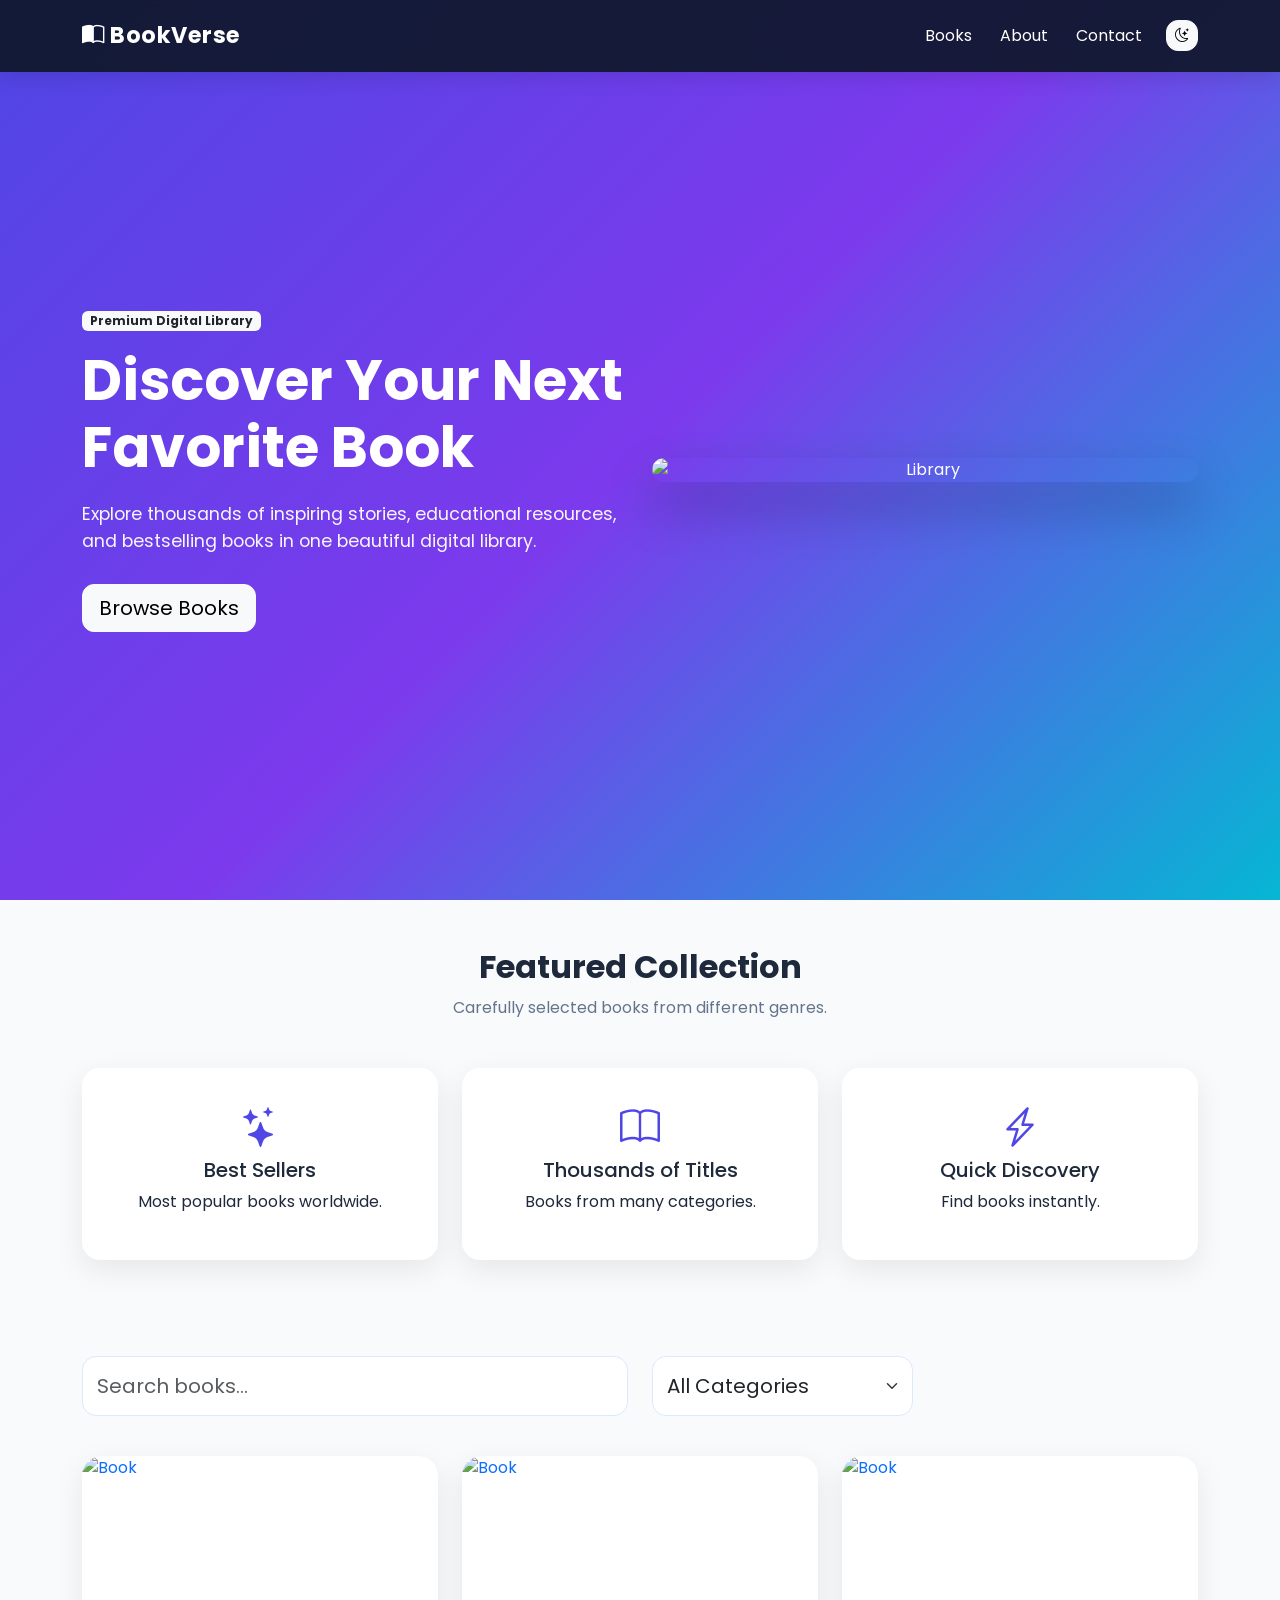
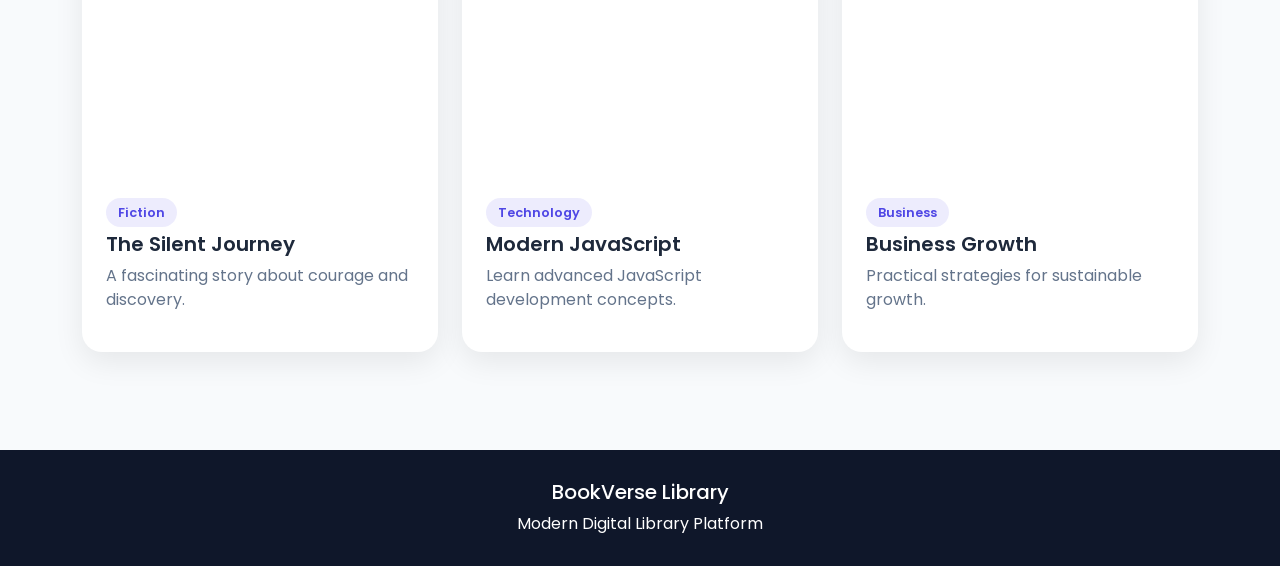
==== index.html @ 5d0f09af "Merge 68ce080d21a157a7a298150b9b96b241fbf1c1f9 into 5e3c3b0d211269dd24a89ca7804dbe69da3312ba" ====
<!DOCTYPE html>
<html lang="en" data-theme="light">
<head>
    <meta charset="UTF-8">
    <meta name="viewport" content="width=device-width, initial-scale=1.0">

    <title>BookVerse Library</title>

    <meta name="description" content="Modern Digital Book Library">
    <meta name="theme-color" content="#4f46e5">

    <!-- PWA -->
    <link rel="manifest" href="manifest.json">
    <link rel="apple-touch-icon" href="assets/icons/icon-192.png">

    <!-- Bootstrap -->
    <link href="https://cdn.jsdelivr.net/npm/bootstrap@5.3.3/dist/css/bootstrap.min.css" rel="stylesheet">

    <!-- Bootstrap Icons -->
    <link href="https://cdn.jsdelivr.net/npm/bootstrap-icons@1.11.3/font/bootstrap-icons.css" rel="stylesheet">

    <!-- Google Fonts -->
    <link href="https://fonts.googleapis.com/css2?family=Poppins:wght@300;400;500;600;700&display=swap" rel="stylesheet">

    <link rel="stylesheet" href="assets/css/style.css">



    <meta name="theme-color" content="#4f46e5">

<meta name="mobile-web-app-capable" content="yes">

<meta name="apple-mobile-web-app-capable" content="yes">

<meta name="apple-mobile-web-app-status-bar-style" content="default">

<meta name="apple-mobile-web-app-title" content="BookVerse">

<link rel="manifest" href="manifest.json">

<link rel="apple-touch-icon"
href="assets/icons/icon-192.png">



</head>
<body>

<!-- Navbar -->
<nav class="navbar navbar-expand-lg navbar-dark fixed-top custom-navbar">
    <div class="container">

        <a class="navbar-brand fw-bold" href="#">
            <i class="bi bi-book-half"></i>
            BookVerse
        </a>

        <button class="navbar-toggler" data-bs-toggle="collapse" data-bs-target="#navMenu">
            <span class="navbar-toggler-icon"></span>
        </button>

        <div class="collapse navbar-collapse" id="navMenu">

            <ul class="navbar-nav ms-auto align-items-lg-center">

                <li class="nav-item">
                    <a class="nav-link" href="#books">Books</a>
                </li>

                <li class="nav-item">
                    <a class="nav-link" href="about.html">About</a>
                </li>

                <li class="nav-item">
                    <a class="nav-link" href="contact.html">Contact</a>
                </li>

                <li class="nav-item ms-lg-3">
                    <button id="themeToggle" class="btn btn-light btn-sm">
                        <i class="bi bi-moon-stars"></i>
                    </button>
                </li>

            </ul>

        </div>

    </div>
</nav>

<!-- Hero -->
<section class="hero-section">

    <div class="container">

        <div class="row align-items-center">

            <div class="col-lg-6">

                <span class="badge bg-light text-dark mb-3">
                    Premium Digital Library
                </span>

                <h1 class="hero-title">
                    Discover Your Next Favorite Book
                </h1>

                <p class="hero-text">
                    Explore thousands of inspiring stories, educational resources,
                    and bestselling books in one beautiful digital library.
                </p>

                <a href="#books" class="btn btn-light btn-lg">
                    Browse Books
                </a>

            </div>

            <div class="col-lg-6 text-center">

                <img
                    src="https://images.unsplash.com/photo-1521587760476-6c12a4b040da?w=900"
                    class="img-fluid hero-image"
                    alt="Library">

            </div>

        </div>

    </div>

</section>

<!-- Featured -->
<section class="py-5">

    <div class="container">

        <div class="section-title text-center mb-5">

            <h2>Featured Collection</h2>

            <p>
                Carefully selected books from different genres.
            </p>

        </div>

        <div class="row g-4">

            <div class="col-md-4">

                <div class="feature-box">

                    <i class="bi bi-stars"></i>

                    <h5>Best Sellers</h5>

                    <p>Most popular books worldwide.</p>

                </div>

            </div>

            <div class="col-md-4">

                <div class="feature-box">

                    <i class="bi bi-book"></i>

                    <h5>Thousands of Titles</h5>

                    <p>Books from many categories.</p>

                </div>

            </div>

            <div class="col-md-4">

                <div class="feature-box">

                    <i class="bi bi-lightning-charge"></i>

                    <h5>Quick Discovery</h5>

                    <p>Find books instantly.</p>

                </div>

            </div>

        </div>

    </div>

</section>

<!-- Search -->
<section id="books" class="py-5">

    <div class="container">

        <div class="row mb-4">

            <div class="col-md-6 mb-3">

                <input
                    type="text"
                    id="searchInput"
                    class="form-control form-control-lg"
                    placeholder="Search books...">

            </div>

            <div class="col-md-3">

                <select id="categoryFilter" class="form-select form-select-lg">

                    <option value="all">All Categories</option>
                    <option value="Fiction">Fiction</option>
                    <option value="Technology">Technology</option>
                    <option value="Business">Business</option>

                </select>

            </div>

        </div>

        <div class="row g-4" id="bookGrid">

            <!-- Book 1 -->
            <div class="col-lg-4 col-md-6 book-item"
                data-category="Fiction">

                <a href="book1.html" class="text-decoration-none">

                    <div class="book-card">

                        <img
                        loading="lazy"
                        src="https://images.unsplash.com/photo-1544947950-fa07a98d237f?w=600"
                        class="card-img-top"
                        alt="Book">

                        <div class="p-4">

                            <span class="book-category">
                                Fiction
                            </span>

                            <h5 class="mt-2 book-title">
                                The Silent Journey
                            </h5>

                            <p>
                                A fascinating story about courage and discovery.
                            </p>

                        </div>

                    </div>

                </a>

            </div>

            <!-- Book 2 -->
            <div class="col-lg-4 col-md-6 book-item"
                data-category="Technology">

                <a href="book2.html" class="text-decoration-none">

                    <div class="book-card">

                        <img
                        loading="lazy"
                        src="https://images.unsplash.com/photo-1515879218367-8466d910aaa4?w=600"
                        class="card-img-top"
                        alt="Book">

                        <div class="p-4">

                            <span class="book-category">
                                Technology
                            </span>

                            <h5 class="mt-2 book-title">
                                Modern JavaScript
                            </h5>

                            <p>
                                Learn advanced JavaScript development concepts.
                            </p>

                        </div>

                    </div>

                </a>

            </div>

            <!-- Book 3 -->
            <div class="col-lg-4 col-md-6 book-item"
                data-category="Business">

                <a href="book3.html" class="text-decoration-none">

                    <div class="book-card">

                        <img
                        loading="lazy"
                        src="https://images.unsplash.com/photo-1512820790803-83ca734da794?w=600"
                        class="card-img-top"
                        alt="Book">

                        <div class="p-4">

                            <span class="book-category">
                                Business
                            </span>

                            <h5 class="mt-2 book-title">
                                Business Growth
                            </h5>

                            <p>
                                Practical strategies for sustainable growth.
                            </p>

                        </div>

                    </div>

                </a>

            </div>

        </div>

    </div>

</section>

<!-- Scroll Button -->
<button id="scrollTopBtn">
    <i class="bi bi-arrow-up"></i>
</button>

<!-- Footer -->
<footer class="footer">

    <div class="container text-center">

        <h5>BookVerse Library</h5>

        <p class="mb-0">
            Modern Digital Library Platform
        </p>

    </div>

</footer>

<script src="https://cdn.jsdelivr.net/npm/bootstrap@5.3.3/dist/js/bootstrap.bundle.min.js"></script>
<script src="assets/js/app.js"></script>

</body>
</html>
---- assets/css/style.css ----
/* =====================================================
   BOOKVERSE LIBRARY
   Modern Professional UI
   Author: Hamza Al-attar
===================================================== */

:root {
    --primary: #4f46e5;
    --secondary: #7c3aed;
    --accent: #06b6d4;

    --bg: #f8fafc;
    --surface: #ffffff;

    --text: #1e293b;
    --text-light: #64748b;

    --shadow:
        0 10px 30px rgba(0,0,0,.08);

    --radius: 18px;

    --gradient:
        linear-gradient(
            135deg,
            #4f46e5,
            #7c3aed,
            #06b6d4
        );
}

/* ======================
   DARK MODE
====================== */

[data-theme="dark"] {

    --bg: #0f172a;
    --surface: #1e293b;

    --text: #f1f5f9;
    --text-light: #cbd5e1;

    --shadow:
        0 12px 30px rgba(0,0,0,.35);
}

/* ======================
   GLOBAL
====================== */

*{
    margin:0;
    padding:0;
    box-sizing:border-box;
}

html{
    scroll-behavior:smooth;
}

body{
    font-family:'Poppins',sans-serif;
    background:var(--bg);
    color:var(--text);
    transition:.3s ease;
    overflow-x:hidden;
}

section{
    position:relative;
}

img{
    max-width:100%;
    display:block;
}

a{
    text-decoration:none;
}

.container{
    position:relative;
    z-index:2;
}

/* ======================
   NAVBAR
====================== */

.custom-navbar{

    background:
        rgba(15,23,42,.92);

    backdrop-filter:
        blur(15px);

    box-shadow:
        0 5px 20px rgba(0,0,0,.12);

    padding:
        14px 0;

}

.navbar-brand{

    font-size:1.4rem;
    font-weight:700;
    letter-spacing:.5px;

}

.nav-link{

    color:white !important;
    margin-left:12px;
    transition:.3s;

}

.nav-link:hover{

    color:#c7d2fe !important;

}

/* ======================
   HERO
====================== */

.hero-section{

    min-height:100vh;

    display:flex;
    align-items:center;

    background:
        var(--gradient);

    color:white;

    padding-top:120px;
    padding-bottom:80px;

    overflow:hidden;

}

.hero-title{

    font-size:3.5rem;
    font-weight:700;
    line-height:1.2;

    margin-bottom:20px;

}

.hero-text{

    font-size:1.1rem;

    opacity:.95;

    margin-bottom:30px;

}

.hero-image{

    border-radius:25px;

    box-shadow:
        0 25px 50px rgba(0,0,0,.25);

    animation:
        floatImage 5s ease-in-out infinite;

}

@keyframes floatImage{

    0%{
        transform:translateY(0);
    }

    50%{
        transform:translateY(-15px);
    }

    100%{
        transform:translateY(0);
    }

}

/* ======================
   TITLES
====================== */

.section-title h2{

    font-weight:700;

    margin-bottom:10px;

}

.section-title p{

    color:var(--text-light);

}

/* ======================
   FEATURE BOX
====================== */

.feature-box{

    background:var(--surface);

    padding:30px;

    border-radius:var(--radius);

    text-align:center;

    transition:.4s;

    box-shadow:var(--shadow);

    height:100%;

}

.feature-box:hover{

    transform:
        translateY(-10px);

}

.feature-box i{

    font-size:2.5rem;

    color:var(--primary);

    margin-bottom:15px;

}

/* ======================
   BOOK CARDS
====================== */

.book-card{

    background:var(--surface);

    border-radius:20px;

    overflow:hidden;

    box-shadow:var(--shadow);

    transition:.4s;

    height:100%;

}

.book-card:hover{

    transform:
        translateY(-12px)
        scale(1.02);

}

.book-card img{

    height:320px;

    width:100%;

    object-fit:cover;

}

.book-card p{

    color:var(--text-light);
}

.book-title{

    color:var(--text);

    font-weight:600;

}

.book-category{

    background:
        rgba(79,70,229,.1);

    color:
        var(--primary);

    padding:
        6px 12px;

    border-radius:
        30px;

    font-size:
        .8rem;

    font-weight:
        600;

}

/* ======================
   SEARCH
====================== */

.form-control,
.form-select{

    border-radius:
        14px;

    border:
        1px solid #dbeafe;

    padding:
        14px;

}

.form-control:focus,
.form-select:focus{

    box-shadow:
        0 0 0 .25rem
        rgba(79,70,229,.15);

    border-color:
        var(--primary);

}

/* ======================
   ABOUT PAGE
====================== */

.about-hero{

    padding:
        100px 0;

    background:
        var(--gradient);

}

.glass-card{

    background:
        rgba(255,255,255,.12);

    backdrop-filter:
        blur(20px);

    border:
        1px solid rgba(255,255,255,.2);

    border-radius:
        25px;

    padding:
        40px;

    color:
        white;

}

.developer-avatar{

    width:220px;

    height:220px;

    object-fit:cover;

    border-radius:50%;

    border:
        6px solid rgba(255,255,255,.3);

}

.skill-badge{

    display:inline-block;

    padding:
        10px 16px;

    margin:
        5px;

    border-radius:
        50px;

    background:
        rgba(255,255,255,.2);

}

.modern-card{

    background:
        var(--surface);

    padding:
        30px;

    text-align:center;

    border-radius:
        20px;

    box-shadow:
        var(--shadow);

    transition:.4s;

    height:100%;

}

.modern-card:hover{

    transform:
        translateY(-10px);

}

.card-icon{

    font-size:
        3rem;

    color:
        var(--primary);

    margin-bottom:
        15px;

}

.skill-card{

    background:
        var(--surface);

    padding:
        25px;

    border-radius:
        20px;

    box-shadow:
        var(--shadow);

}

.progress{

    height:
        10px;

    border-radius:
        20px;

}

.progress-bar{

    background:
        var(--gradient);

}

.service-card{

    background:
        var(--surface);

    border-radius:
        20px;

    padding:
        35px;

    text-align:center;

    box-shadow:
        var(--shadow);

    transition:.4s;

}

.service-card:hover{

    transform:
        translateY(-10px);

}

.service-card i{

    font-size:
        3rem;

    color:
        var(--primary);

    margin-bottom:
        15px;

}

.contact-profile{

    padding:
        80px 0;
}

/* ======================
   CONTACT PAGE
====================== */

.contact-section{

    min-height:
        85vh;

    display:flex;
    align-items:center;

}

#formAlert{

    font-weight:600;
}

/* ======================
   BOOK DETAILS
====================== */

.book-details{

    padding-top:
        80px;

}

.book-cover-large{

    border-radius:
        25px;

    box-shadow:
        var(--shadow);

}

.rating{

    color:
        #fbbf24;

    font-size:
        1.2rem;

}

/* ======================
   BUTTONS
====================== */

.btn-primary{

    background:
        var(--primary);

    border:none;

    border-radius:
        12px;

    padding:
        12px 24px;

}

.btn-primary:hover{

    background:
        var(--secondary);

}

.btn-light{

    border-radius:
        12px;

}

/* ======================
   FOOTER
====================== */

.footer{

    background:
        #0f172a;

    color:
        white;

    padding:
        30px 0;

    margin-top:
        50px;

}

/* ======================
   SCROLL TOP
====================== */

#scrollTopBtn{

    position:fixed;

    right:20px;

    bottom:20px;

    width:55px;

    height:55px;

    border:none;

    border-radius:50%;

    background:
        var(--primary);

    color:white;

    font-size:1.2rem;

    display:none;

    z-index:999;

    box-shadow:
        0 10px 25px rgba(0,0,0,.2);

    transition:.3s;

}

#scrollTopBtn:hover{

    transform:
        translateY(-5px);

}

/* ======================
   ANIMATION
====================== */

.fade-up{

    opacity:0;

    transform:
        translateY(40px);

    transition:
        .8s ease;

}

.fade-up.show{

    opacity:1;

    transform:
        translateY(0);

}

/* ======================
   LOADER
====================== */

.loader{

    position:fixed;

    inset:0;

    display:flex;

    justify-content:center;

    align-items:center;

    background:white;

    z-index:9999;

}

.loader-spinner{

    width:60px;

    height:60px;

    border:6px solid #e2e8f0;

    border-top-color:var(--primary);

    border-radius:50%;

    animation:
        spin 1s linear infinite;

}

@keyframes spin{

    to{
        transform:rotate(360deg);
    }

}

/* ======================
   RESPONSIVE
====================== */

@media(max-width:992px){

    .hero-title{

        font-size:2.7rem;

    }

    .hero-section{

        text-align:center;

    }

    .hero-image{

        margin-top:40px;

    }

}

@media(max-width:768px){

    .hero-title{

        font-size:2.2rem;

    }

    .glass-card{

        padding:25px;

    }

    .developer-avatar{

        width:170px;
        height:170px;

        margin-bottom:20px;
    }

    .book-card img{

        height:280px;
    }

}

@media(max-width:576px){

    .hero-title{

        font-size:1.9rem;

    }

    .hero-text{

        font-size:1rem;

    }

    .feature-box,
    .modern-card,
    .service-card{

        padding:25px;

    }

    #scrollTopBtn{

        width:50px;
        height:50px;

    }

}
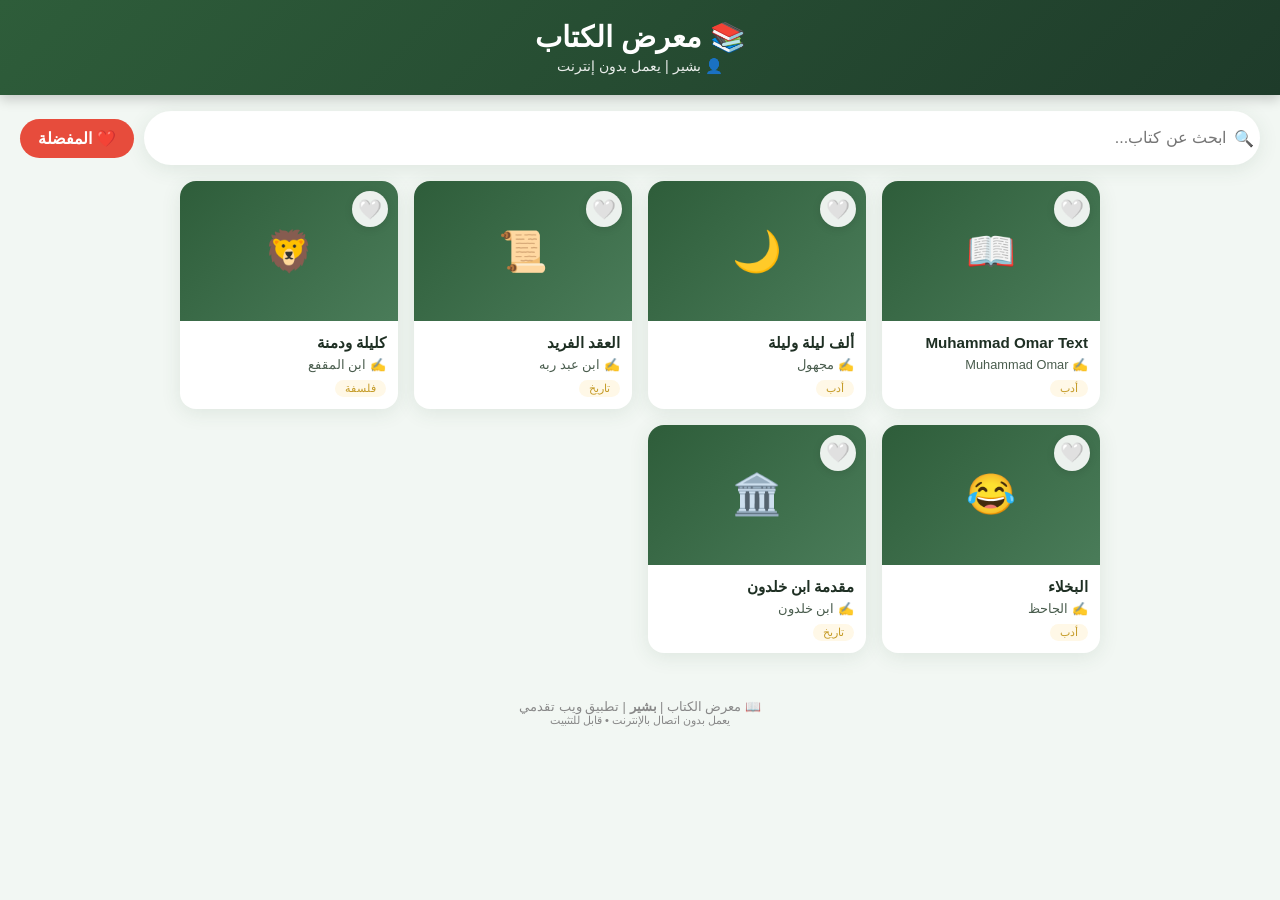
==== commit 7f78ab39: "Add files via upload Basher Marwan" ====
--- a/index.html
+++ b/index.html
@@ -1,371 +1,403 @@
-<!DOCTYPE html>
-<html lang="en" data-theme="light">
-<head>
-    <meta charset="UTF-8">
-    <meta name="viewport" content="width=device-width, initial-scale=1.0">
-
-    <title>BookVerse Library</title>
-
-    <meta name="description" content="Modern Digital Book Library">
-    <meta name="theme-color" content="#4f46e5">
-
-    <!-- PWA -->
-    <link rel="manifest" href="manifest.json">
-    <link rel="apple-touch-icon" href="assets/icons/icon-192.png">
-
-    <!-- Bootstrap -->
-    <link href="https://cdn.jsdelivr.net/npm/bootstrap@5.3.3/dist/css/bootstrap.min.css" rel="stylesheet">
-
-    <!-- Bootstrap Icons -->
-    <link href="https://cdn.jsdelivr.net/npm/bootstrap-icons@1.11.3/font/bootstrap-icons.css" rel="stylesheet">
-
-    <!-- Google Fonts -->
-    <link href="https://fonts.googleapis.com/css2?family=Poppins:wght@300;400;500;600;700&display=swap" rel="stylesheet">
-
-    <link rel="stylesheet" href="assets/css/style.css">
-
-
-
-    <meta name="theme-color" content="#4f46e5">
-
-<meta name="mobile-web-app-capable" content="yes">
-
-<meta name="apple-mobile-web-app-capable" content="yes">
-
-<meta name="apple-mobile-web-app-status-bar-style" content="default">
-
-<meta name="apple-mobile-web-app-title" content="BookVerse">
-
-<link rel="manifest" href="manifest.json">
-
-<link rel="apple-touch-icon"
-href="assets/icons/icon-192.png">
-
-
-
-</head>
-<body>
-
-<!-- Navbar -->
-<nav class="navbar navbar-expand-lg navbar-dark fixed-top custom-navbar">
-    <div class="container">
-
-        <a class="navbar-brand fw-bold" href="#">
-            <i class="bi bi-book-half"></i>
-            BookVerse
-        </a>
-
-        <button class="navbar-toggler" data-bs-toggle="collapse" data-bs-target="#navMenu">
-            <span class="navbar-toggler-icon"></span>
-        </button>
-
-        <div class="collapse navbar-collapse" id="navMenu">
-
-            <ul class="navbar-nav ms-auto align-items-lg-center">
-
-                <li class="nav-item">
-                    <a class="nav-link" href="#books">Books</a>
-                </li>
-
-                <li class="nav-item">
-                    <a class="nav-link" href="about.html">About</a>
-                </li>
-
-                <li class="nav-item">
-                    <a class="nav-link" href="contact.html">Contact</a>
-                </li>
-
-                <li class="nav-item ms-lg-3">
-                    <button id="themeToggle" class="btn btn-light btn-sm">
-                        <i class="bi bi-moon-stars"></i>
-                    </button>
-                </li>
-
-            </ul>
-
-        </div>
-
-    </div>
-</nav>
-
-<!-- Hero -->
-<section class="hero-section">
-
-    <div class="container">
-
-        <div class="row align-items-center">
-
-            <div class="col-lg-6">
-
-                <span class="badge bg-light text-dark mb-3">
-                    Premium Digital Library
-                </span>
-
-                <h1 class="hero-title">
-                    Discover Your Next Favorite Book
-                </h1>
-
-                <p class="hero-text">
-                    Explore thousands of inspiring stories, educational resources,
-                    and bestselling books in one beautiful digital library.
-                </p>
-
-                <a href="#books" class="btn btn-light btn-lg">
-                    Browse Books
-                </a>
-
-            </div>
-
-            <div class="col-lg-6 text-center">
-
-                <img
-                    src="https://images.unsplash.com/photo-1521587760476-6c12a4b040da?w=900"
-                    class="img-fluid hero-image"
-                    alt="Library">
-
-            </div>
-
-        </div>
-
-    </div>
-
-</section>
-
-<!-- Featured -->
-<section class="py-5">
-
-    <div class="container">
-
-        <div class="section-title text-center mb-5">
-
-            <h2>Featured Collection</h2>
-
-            <p>
-                Carefully selected books from different genres.
-            </p>
-
-        </div>
-
-        <div class="row g-4">
-
-            <div class="col-md-4">
-
-                <div class="feature-box">
-
-                    <i class="bi bi-stars"></i>
-
-                    <h5>Best Sellers</h5>
-
-                    <p>Most popular books worldwide.</p>
-
-                </div>
-
-            </div>
-
-            <div class="col-md-4">
-
-                <div class="feature-box">
-
-                    <i class="bi bi-book"></i>
-
-                    <h5>Thousands of Titles</h5>
-
-                    <p>Books from many categories.</p>
-
-                </div>
-
-            </div>
-
-            <div class="col-md-4">
-
-                <div class="feature-box">
-
-                    <i class="bi bi-lightning-charge"></i>
-
-                    <h5>Quick Discovery</h5>
-
-                    <p>Find books instantly.</p>
-
-                </div>
-
-            </div>
-
-        </div>
-
-    </div>
-
-</section>
-
-<!-- Search -->
-<section id="books" class="py-5">
-
-    <div class="container">
-
-        <div class="row mb-4">
-
-            <div class="col-md-6 mb-3">
-
-                <input
-                    type="text"
-                    id="searchInput"
-                    class="form-control form-control-lg"
-                    placeholder="Search books...">
-
-            </div>
-
-            <div class="col-md-3">
-
-                <select id="categoryFilter" class="form-select form-select-lg">
-
-                    <option value="all">All Categories</option>
-                    <option value="Fiction">Fiction</option>
-                    <option value="Technology">Technology</option>
-                    <option value="Business">Business</option>
-
-                </select>
-
-            </div>
-
-        </div>
-
-        <div class="row g-4" id="bookGrid">
-
-            <!-- Book 1 -->
-            <div class="col-lg-4 col-md-6 book-item"
-                data-category="Fiction">
-
-                <a href="book1.html" class="text-decoration-none">
-
-                    <div class="book-card">
-
-                        <img
-                        loading="lazy"
-                        src="https://images.unsplash.com/photo-1544947950-fa07a98d237f?w=600"
-                        class="card-img-top"
-                        alt="Book">
-
-                        <div class="p-4">
-
-                            <span class="book-category">
-                                Fiction
-                            </span>
-
-                            <h5 class="mt-2 book-title">
-                                The Silent Journey
-                            </h5>
-
-                            <p>
-                                A fascinating story about courage and discovery.
-                            </p>
-
-                        </div>
-
-                    </div>
-
-                </a>
-
-            </div>
-
-            <!-- Book 2 -->
-            <div class="col-lg-4 col-md-6 book-item"
-                data-category="Technology">
-
-                <a href="book2.html" class="text-decoration-none">
-
-                    <div class="book-card">
-
-                        <img
-                        loading="lazy"
-                        src="https://images.unsplash.com/photo-1515879218367-8466d910aaa4?w=600"
-                        class="card-img-top"
-                        alt="Book">
-
-                        <div class="p-4">
-
-                            <span class="book-category">
-                                Technology
-                            </span>
-
-                            <h5 class="mt-2 book-title">
-                                Modern JavaScript
-                            </h5>
-
-                            <p>
-                                Learn advanced JavaScript development concepts.
-                            </p>
-
-                        </div>
-
-                    </div>
-
-                </a>
-
-            </div>
-
-            <!-- Book 3 -->
-            <div class="col-lg-4 col-md-6 book-item"
-                data-category="Business">
-
-                <a href="book3.html" class="text-decoration-none">
-
-                    <div class="book-card">
-
-                        <img
-                        loading="lazy"
-                        src="https://images.unsplash.com/photo-1512820790803-83ca734da794?w=600"
-                        class="card-img-top"
-                        alt="Book">
-
-                        <div class="p-4">
-
-                            <span class="book-category">
-                                Business
-                            </span>
-
-                            <h5 class="mt-2 book-title">
-                                Business Growth
-                            </h5>
-
-                            <p>
-                                Practical strategies for sustainable growth.
-                            </p>
-
-                        </div>
-
-                    </div>
-
-                </a>
-
-            </div>
-
-        </div>
-
-    </div>
-
-</section>
-
-<!-- Scroll Button -->
-<button id="scrollTopBtn">
-    <i class="bi bi-arrow-up"></i>
-</button>
-
-<!-- Footer -->
-<footer class="footer">
-
-    <div class="container text-center">
-
-        <h5>BookVerse Library</h5>
-
-        <p class="mb-0">
-            Modern Digital Library Platform
-        </p>
-
-    </div>
-
-</footer>
-
-<script src="https://cdn.jsdelivr.net/npm/bootstrap@5.3.3/dist/js/bootstrap.bundle.min.js"></script>
-<script src="assets/js/app.js"></script>
-
-</body>
+<!DOCTYPE html>
+<html lang="ar" dir="rtl">
+<head>
+    <meta charset="UTF-8">
+    <meta name="viewport" content="width=device-width, initial-scale=1.0">
+    <meta name="theme-color" content="#2E5D3A">
+    <meta name="description" content="معرض الكتاب - بشير">
+    <link rel="manifest" href="manifest.json">
+    <title>📚 معرض الكتاب | بشير</title>
+    <style>
+        :root {
+            --primary: #2E5D3A;
+            --primary-light: #4A7C59;
+            --bg: #F2F7F3;
+            --card-bg: #FFFFFF;
+            --text: #1E2F23;
+            --text-light: #4A5D4E;
+            --accent: #C59B27;
+            --heart: #E74C3C;
+            --shadow: 0 4px 20px rgba(46, 93, 58, 0.1);
+            --radius: 16px;
+            --transition: 0.3s ease;
+        }
+        * { margin: 0; padding: 0; box-sizing: border-box; }
+        body {
+            font-family: 'Segoe UI', Tahoma, Geneva, Verdana, sans-serif;
+            background: var(--bg);
+            color: var(--text);
+            min-height: 100vh;
+            padding-bottom: 20px;
+            user-select: none;
+            -webkit-tap-highlight-color: transparent;
+        }
+        .header {
+            background: linear-gradient(135deg, var(--primary), #1E3B2A);
+            color: #fff;
+            padding: 20px;
+            text-align: center;
+            box-shadow: 0 4px 12px rgba(0,0,0,0.2);
+            position: sticky;
+            top: 0;
+            z-index: 10;
+        }
+        .header h1 { font-size: 1.8rem; display: flex; align-items: center; justify-content: center; gap: 10px; }
+        .subtitle { font-size: 0.9rem; opacity: 0.9; margin-top: 4px; }
+        .search-container {
+            padding: 16px 20px 8px;
+            display: flex;
+            gap: 10px;
+            flex-wrap: wrap;
+            align-items: center;
+            justify-content: space-between;
+        }
+        .search-wrapper {
+            flex: 1;
+            display: flex;
+            align-items: center;
+            background: #fff;
+            border-radius: 28px;
+            padding: 4px 4px 4px 16px;
+            box-shadow: var(--shadow);
+            border: 2px solid transparent;
+            transition: var(--transition);
+        }
+        .search-wrapper:focus-within {
+            border-color: var(--accent);
+        }
+        .search-wrapper input {
+            flex: 1;
+            border: none;
+            outline: none;
+            padding: 12px 8px;
+            font-size: 1rem;
+            background: transparent;
+            font-family: inherit;
+        }
+        .search-wrapper .clear-btn {
+            background: #E8DDD4;
+            border: none;
+            border-radius: 50%;
+            width: 34px;
+            height: 34px;
+            cursor: pointer;
+            font-size: 1rem;
+            display: flex;
+            align-items: center;
+            justify-content: center;
+            transition: var(--transition);
+        }
+        .clear-btn.hidden { opacity: 0; pointer-events: none; width: 0; padding: 0; margin: 0; overflow: hidden; }
+        .btn-fav-nav {
+            background: var(--heart);
+            color: #fff;
+            border: none;
+            padding: 10px 18px;
+            border-radius: 24px;
+            font-weight: 600;
+            cursor: pointer;
+            display: flex;
+            align-items: center;
+            gap: 6px;
+            white-space: nowrap;
+            text-decoration: none;
+        }
+        .btn-fav-nav .badge {
+            background: #fff;
+            color: var(--heart);
+            border-radius: 50%;
+            padding: 2px 7px;
+            font-size: 0.8rem;
+            font-weight: 700;
+        }
+        .books-grid {
+            display: grid;
+            grid-template-columns: repeat(auto-fill, minmax(160px, 1fr));
+            gap: 16px;
+            padding: 8px 20px 30px;
+        }
+        @media (min-width: 500px) { .books-grid { grid-template-columns: repeat(auto-fill, minmax(180px, 1fr)); } }
+        @media (min-width: 768px) { .books-grid { grid-template-columns: repeat(auto-fill, minmax(200px, 1fr)); max-width: 960px; margin: 0 auto; } }
+        .book-card {
+            background: #fff;
+            border-radius: var(--radius);
+            overflow: hidden;
+            box-shadow: var(--shadow);
+            transition: var(--transition);
+            position: relative;
+            display: flex;
+            flex-direction: column;
+            animation: fadeIn 0.4s ease;
+        }
+        @keyframes fadeIn { from { opacity: 0; transform: translateY(20px); } to { opacity: 1; transform: translateY(0); } }
+        .book-cover {
+            height: 140px;
+            background: linear-gradient(135deg, var(--primary), var(--primary-light));
+            display: flex;
+            align-items: center;
+            justify-content: center;
+            font-size: 2.5rem;
+            color: #fff;
+            position: relative;
+        }
+        .book-info { padding: 12px; flex: 1; display: flex; flex-direction: column; gap: 4px; }
+        .book-title { font-weight: 700; font-size: 0.95rem; line-height: 1.3; }
+        .book-author { font-size: 0.8rem; color: var(--text-light); }
+        .book-category { font-size: 0.7rem; color: var(--accent); background: #FFF8E7; padding: 2px 10px; border-radius: 10px; display: inline-block; width: fit-content; margin-top: 4px; }
+        .heart-btn {
+            position: absolute;
+            top: 10px;
+            right: 10px;
+            background: rgba(255,255,255,0.9);
+            border: none;
+            border-radius: 50%;
+            width: 36px;
+            height: 36px;
+            cursor: pointer;
+            font-size: 1.2rem;
+            display: flex;
+            align-items: center;
+            justify-content: center;
+            transition: var(--transition);
+            box-shadow: 0 2px 8px rgba(0,0,0,0.1);
+            z-index: 5;
+        }
+        .heart-btn:hover { transform: scale(1.15); }
+        .heart-btn.liked { background: var(--heart); color: #fff; }
+        .footer { text-align: center; padding: 16px; color: #888; font-size: 0.8rem; }
+        .install-banner {
+            position: fixed;
+            bottom: 20px;
+            left: 20px;
+            right: 20px;
+            background: #fff;
+            border-radius: var(--radius);
+            padding: 16px 20px;
+            box-shadow: 0 8px 32px rgba(0,0,0,0.2);
+            z-index: 150;
+            display: none;
+            align-items: center;
+            gap: 12px;
+            border: 2px solid var(--accent);
+        }
+        .install-banner.show { display: flex; }
+        .install-banner .banner-text { flex: 1; font-weight: 600; }
+        .install-banner button {
+            background: var(--primary);
+            color: #fff;
+            border: none;
+            padding: 10px 20px;
+            border-radius: 20px;
+            cursor: pointer;
+            font-weight: 600;
+        }
+        .install-banner .dismiss-btn { background: transparent; color: #999; font-size: 1.4rem; }
+    </style>
+</head>
+<body>
+    <div class="header">
+        <h1>📚 معرض الكتاب</h1>
+        <div class="subtitle">👤 بشير | يعمل بدون إنترنت</div>
+    </div>
+
+    <div class="search-container">
+        <div class="search-wrapper">
+            <span>🔍</span>
+            <input type="text" id="searchInput" placeholder="ابحث عن كتاب...">
+            <button class="clear-btn hidden" id="clearSearch">✕</button>
+        </div>
+        <a href="favorites.html" class="btn-fav-nav" id="favNavBtn">
+            ❤️ المفضلة <span class="badge" id="favCountBadge">0</span>
+        </a>
+    </div>
+
+    <div class="books-grid" id="booksGrid"></div>
+
+    <div class="footer">
+        <p>📖 معرض الكتاب | <strong>بشير</strong> | تطبيق ويب تقدمي</p>
+        <p style="font-size:0.7rem;">يعمل بدون اتصال بالإنترنت • قابل للتثبيت</p>
+    </div>
+
+    <!-- شريط التثبيت -->
+    <div class="install-banner" id="installBanner">
+        <span>📲</span>
+        <span class="banner-text">ثبّت التطبيق على جهازك</span>
+        <button id="installBtn">تثبيت</button>
+        <button class="dismiss-btn" id="dismissBanner">✕</button>
+    </div>
+
+    <script>
+        // بيانات البداية
+        const defaultBooks = [
+            { id: 1, title: 'Muhammad Omar Text', author: 'Muhammad Omar', category: 'أدب', emoji: '📖' },
+            { id: 2, title: 'ألف ليلة وليلة', author: 'مجهول', category: 'أدب', emoji: '🌙' },
+            { id: 3, title: 'العقد الفريد', author: 'ابن عبد ربه', category: 'تاريخ', emoji: '📜' },
+            { id: 4, title: 'كليلة ودمنة', author: 'ابن المقفع', category: 'فلسفة', emoji: '🦁' },
+            { id: 5, title: 'البخلاء', author: 'الجاحظ', category: 'أدب', emoji: '😂' },
+            { id: 6, title: 'مقدمة ابن خلدون', author: 'ابن خلدون', category: 'تاريخ', emoji: '🏛️' }
+        ];
+
+        function initData() {
+            if (!localStorage.getItem('bookCatalog')) {
+                localStorage.setItem('bookCatalog', JSON.stringify(defaultBooks));
+            }
+            if (!localStorage.getItem('favorites')) {
+                localStorage.setItem('favorites', JSON.stringify([]));
+            }
+        }
+
+        function getCatalog() {
+            return JSON.parse(localStorage.getItem('bookCatalog'));
+        }
+
+        function getFavorites() {
+            return JSON.parse(localStorage.getItem('favorites'));
+        }
+
+        function addFavorite(bookId) {
+            let favs = getFavorites();
+            if (!favs.includes(bookId)) {
+                favs.push(bookId);
+                localStorage.setItem('favorites', JSON.stringify(favs));
+            }
+            updateFavBadge();
+            // الانتقال إلى صفحة المفضلة بعد الإضافة
+            window.location.href = 'favorites.html';
+        }
+
+        function updateFavBadge() {
+            const count = getFavorites().length;
+            const badge = document.getElementById('favCountBadge');
+            if (badge) {
+                badge.textContent = count;
+                badge.style.display = count > 0 ? 'inline-block' : 'none';
+            }
+        }
+
+        let currentSearch = '';
+
+        function renderBooks() {
+            const grid = document.getElementById('booksGrid');
+            const catalog = getCatalog();
+            let filtered = catalog;
+            if (currentSearch.trim()) {
+                const q = currentSearch.trim().toLowerCase();
+                filtered = catalog.filter(b =>
+                    b.title.toLowerCase().includes(q) ||
+                    b.author.toLowerCase().includes(q) ||
+                    b.category.toLowerCase().includes(q)
+                );
+            }
+            if (filtered.length === 0) {
+                grid.innerHTML = '<div style="grid-column:1/-1;text-align:center;padding:40px;">📭 لا توجد نتائج</div>';
+                return;
+            }
+            grid.innerHTML = filtered.map(book => `
+                <div class="book-card">
+                    <div class="book-cover">
+                        <span>${book.emoji || '📘'}</span>
+                    </div>
+                    <button class="heart-btn" data-id="${book.id}" title="أضف إلى المفضلة">
+                        🤍
+                    </button>
+                    <div class="book-info">
+                        <div class="book-title">${book.title}</div>
+                        <div class="book-author">✍️ ${book.author}</div>
+                        <div class="book-category">${book.category}</div>
+                    </div>
+                </div>
+            `).join('');
+
+            // ربط أزرار القلب
+            document.querySelectorAll('.heart-btn').forEach(btn => {
+                btn.addEventListener('click', function(e) {
+                    e.stopPropagation();
+                    const bookId = parseInt(this.dataset.id);
+                    // إضافة تأثير بسيط
+                    this.classList.add('liked');
+                    this.innerHTML = '❤️';
+                    setTimeout(() => {
+                        addFavorite(bookId);
+                    }, 200);
+                });
+            });
+        }
+
+        // البحث
+        const searchInput = document.getElementById('searchInput');
+        const clearBtn = document.getElementById('clearSearch');
+        searchInput.addEventListener('input', function() {
+            currentSearch = this.value;
+            if (this.value) {
+                clearBtn.classList.remove('hidden');
+            } else {
+                clearBtn.classList.add('hidden');
+            }
+            renderBooks();
+        });
+        clearBtn.addEventListener('click', function() {
+            searchInput.value = '';
+            currentSearch = '';
+            clearBtn.classList.add('hidden');
+            renderBooks();
+            searchInput.focus();
+        });
+
+        // شريط التثبيت
+        let deferredPrompt;
+        const installBanner = document.getElementById('installBanner');
+
+        window.addEventListener('beforeinstallprompt', (e) => {
+            e.preventDefault();
+            deferredPrompt = e;
+            if (!localStorage.getItem('installDismissed')) {
+                installBanner.classList.add('show');
+            }
+        });
+
+        document.getElementById('installBtn').addEventListener('click', async () => {
+            if (deferredPrompt) {
+                deferredPrompt.prompt();
+                const { outcome } = await deferredPrompt.userChoice;
+                console.log('نتيجة التثبيت:', outcome);
+                deferredPrompt = null;
+            }
+            installBanner.classList.remove('show');
+            localStorage.setItem('installDismissed', 'true');
+        });
+
+        document.getElementById('dismissBanner').addEventListener('click', () => {
+            installBanner.classList.remove('show');
+            localStorage.setItem('installDismissed', 'true');
+        });
+
+        // إخفاء الشريط إذا كان التطبيق مثبتاً بالفعل
+        if (window.matchMedia('(display-mode: standalone)').matches) {
+            installBanner.classList.remove('show');
+        }
+
+        // Service Worker
+        if ('serviceWorker' in navigator) {
+            window.addEventListener('load', () => {
+                navigator.serviceWorker.register('sw.js', { scope: './' })
+                    .then(reg => console.log('✅ SW مسجل'))
+                    .catch(err => console.error('فشل SW', err));
+            });
+        }
+
+        // بدء التشغيل
+        initData();
+        updateFavBadge();
+        renderBooks();
+
+        // تحديث الشارة عند العودة من صفحة المفضلة
+        window.addEventListener('pageshow', updateFavBadge);
+        document.addEventListener('visibilitychange', () => {
+            if (document.visibilityState === 'visible') updateFavBadge();
+        });
+        window.addEventListener('storage', (e) => {
+            if (e.key === 'favorites') updateFavBadge();
+        });
+    </script>
+</body>
 </html>
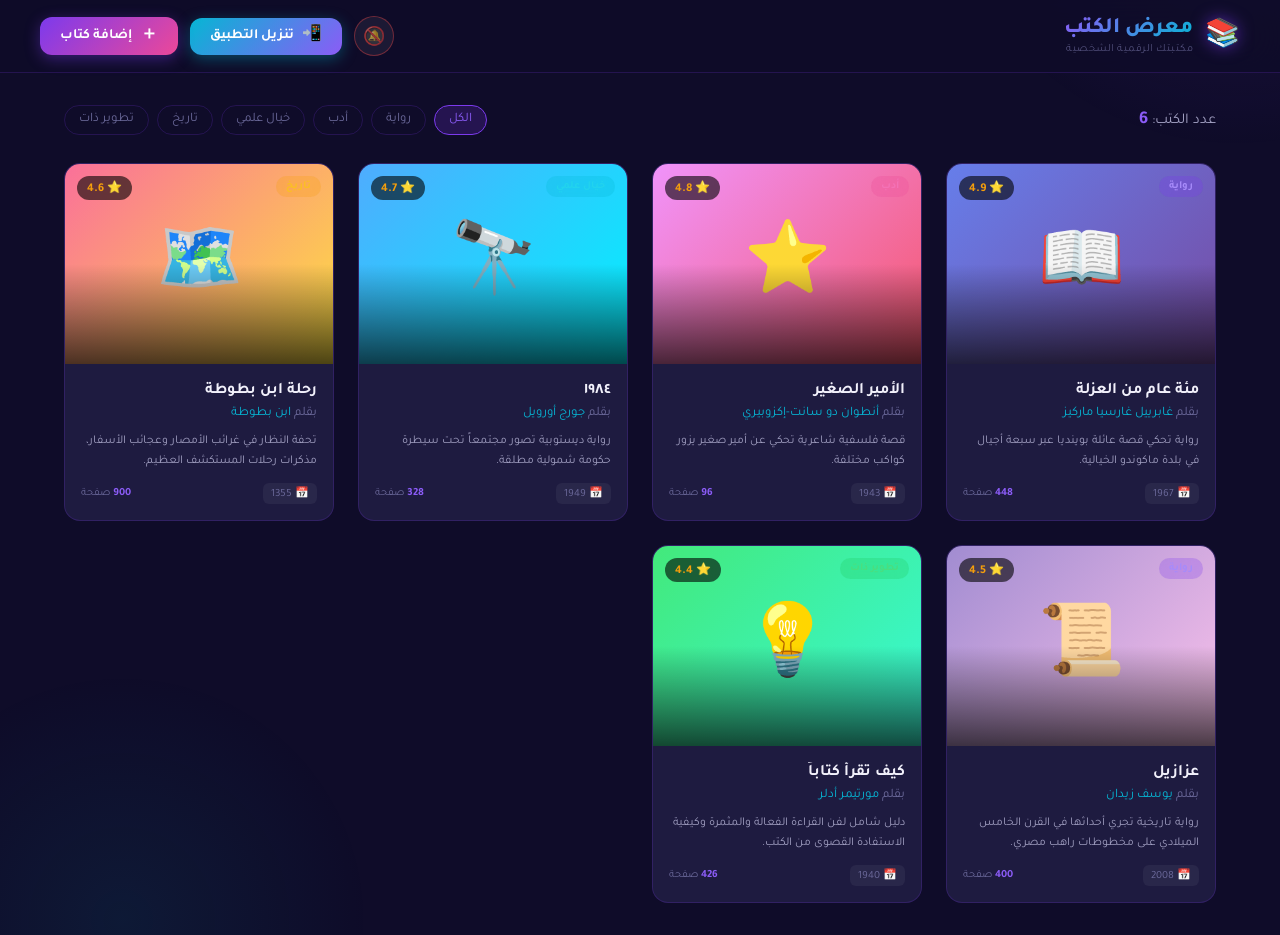
==== commit 021dc749: "Update PWA assignment" ====
--- a/index.html
+++ b/index.html
@@ -1,403 +1,255 @@
-<!DOCTYPE html>
-<html lang="ar" dir="rtl">
-<head>
-    <meta charset="UTF-8">
-    <meta name="viewport" content="width=device-width, initial-scale=1.0">
-    <meta name="theme-color" content="#2E5D3A">
-    <meta name="description" content="معرض الكتاب - بشير">
-    <link rel="manifest" href="manifest.json">
-    <title>📚 معرض الكتاب | بشير</title>
-    <style>
-        :root {
-            --primary: #2E5D3A;
-            --primary-light: #4A7C59;
-            --bg: #F2F7F3;
-            --card-bg: #FFFFFF;
-            --text: #1E2F23;
-            --text-light: #4A5D4E;
-            --accent: #C59B27;
-            --heart: #E74C3C;
-            --shadow: 0 4px 20px rgba(46, 93, 58, 0.1);
-            --radius: 16px;
-            --transition: 0.3s ease;
-        }
-        * { margin: 0; padding: 0; box-sizing: border-box; }
-        body {
-            font-family: 'Segoe UI', Tahoma, Geneva, Verdana, sans-serif;
-            background: var(--bg);
-            color: var(--text);
-            min-height: 100vh;
-            padding-bottom: 20px;
-            user-select: none;
-            -webkit-tap-highlight-color: transparent;
-        }
-        .header {
-            background: linear-gradient(135deg, var(--primary), #1E3B2A);
-            color: #fff;
-            padding: 20px;
-            text-align: center;
-            box-shadow: 0 4px 12px rgba(0,0,0,0.2);
-            position: sticky;
-            top: 0;
-            z-index: 10;
-        }
-        .header h1 { font-size: 1.8rem; display: flex; align-items: center; justify-content: center; gap: 10px; }
-        .subtitle { font-size: 0.9rem; opacity: 0.9; margin-top: 4px; }
-        .search-container {
-            padding: 16px 20px 8px;
-            display: flex;
-            gap: 10px;
-            flex-wrap: wrap;
-            align-items: center;
-            justify-content: space-between;
-        }
-        .search-wrapper {
-            flex: 1;
-            display: flex;
-            align-items: center;
-            background: #fff;
-            border-radius: 28px;
-            padding: 4px 4px 4px 16px;
-            box-shadow: var(--shadow);
-            border: 2px solid transparent;
-            transition: var(--transition);
-        }
-        .search-wrapper:focus-within {
-            border-color: var(--accent);
-        }
-        .search-wrapper input {
-            flex: 1;
-            border: none;
-            outline: none;
-            padding: 12px 8px;
-            font-size: 1rem;
-            background: transparent;
-            font-family: inherit;
-        }
-        .search-wrapper .clear-btn {
-            background: #E8DDD4;
-            border: none;
-            border-radius: 50%;
-            width: 34px;
-            height: 34px;
-            cursor: pointer;
-            font-size: 1rem;
-            display: flex;
-            align-items: center;
-            justify-content: center;
-            transition: var(--transition);
-        }
-        .clear-btn.hidden { opacity: 0; pointer-events: none; width: 0; padding: 0; margin: 0; overflow: hidden; }
-        .btn-fav-nav {
-            background: var(--heart);
-            color: #fff;
-            border: none;
-            padding: 10px 18px;
-            border-radius: 24px;
-            font-weight: 600;
-            cursor: pointer;
-            display: flex;
-            align-items: center;
-            gap: 6px;
-            white-space: nowrap;
-            text-decoration: none;
-        }
-        .btn-fav-nav .badge {
-            background: #fff;
-            color: var(--heart);
-            border-radius: 50%;
-            padding: 2px 7px;
-            font-size: 0.8rem;
-            font-weight: 700;
-        }
-        .books-grid {
-            display: grid;
-            grid-template-columns: repeat(auto-fill, minmax(160px, 1fr));
-            gap: 16px;
-            padding: 8px 20px 30px;
-        }
-        @media (min-width: 500px) { .books-grid { grid-template-columns: repeat(auto-fill, minmax(180px, 1fr)); } }
-        @media (min-width: 768px) { .books-grid { grid-template-columns: repeat(auto-fill, minmax(200px, 1fr)); max-width: 960px; margin: 0 auto; } }
-        .book-card {
-            background: #fff;
-            border-radius: var(--radius);
-            overflow: hidden;
-            box-shadow: var(--shadow);
-            transition: var(--transition);
-            position: relative;
-            display: flex;
-            flex-direction: column;
-            animation: fadeIn 0.4s ease;
-        }
-        @keyframes fadeIn { from { opacity: 0; transform: translateY(20px); } to { opacity: 1; transform: translateY(0); } }
-        .book-cover {
-            height: 140px;
-            background: linear-gradient(135deg, var(--primary), var(--primary-light));
-            display: flex;
-            align-items: center;
-            justify-content: center;
-            font-size: 2.5rem;
-            color: #fff;
-            position: relative;
-        }
-        .book-info { padding: 12px; flex: 1; display: flex; flex-direction: column; gap: 4px; }
-        .book-title { font-weight: 700; font-size: 0.95rem; line-height: 1.3; }
-        .book-author { font-size: 0.8rem; color: var(--text-light); }
-        .book-category { font-size: 0.7rem; color: var(--accent); background: #FFF8E7; padding: 2px 10px; border-radius: 10px; display: inline-block; width: fit-content; margin-top: 4px; }
-        .heart-btn {
-            position: absolute;
-            top: 10px;
-            right: 10px;
-            background: rgba(255,255,255,0.9);
-            border: none;
-            border-radius: 50%;
-            width: 36px;
-            height: 36px;
-            cursor: pointer;
-            font-size: 1.2rem;
-            display: flex;
-            align-items: center;
-            justify-content: center;
-            transition: var(--transition);
-            box-shadow: 0 2px 8px rgba(0,0,0,0.1);
-            z-index: 5;
-        }
-        .heart-btn:hover { transform: scale(1.15); }
-        .heart-btn.liked { background: var(--heart); color: #fff; }
-        .footer { text-align: center; padding: 16px; color: #888; font-size: 0.8rem; }
-        .install-banner {
-            position: fixed;
-            bottom: 20px;
-            left: 20px;
-            right: 20px;
-            background: #fff;
-            border-radius: var(--radius);
-            padding: 16px 20px;
-            box-shadow: 0 8px 32px rgba(0,0,0,0.2);
-            z-index: 150;
-            display: none;
-            align-items: center;
-            gap: 12px;
-            border: 2px solid var(--accent);
-        }
-        .install-banner.show { display: flex; }
-        .install-banner .banner-text { flex: 1; font-weight: 600; }
-        .install-banner button {
-            background: var(--primary);
-            color: #fff;
-            border: none;
-            padding: 10px 20px;
-            border-radius: 20px;
-            cursor: pointer;
-            font-weight: 600;
-        }
-        .install-banner .dismiss-btn { background: transparent; color: #999; font-size: 1.4rem; }
-    </style>
-</head>
-<body>
-    <div class="header">
-        <h1>📚 معرض الكتاب</h1>
-        <div class="subtitle">👤 بشير | يعمل بدون إنترنت</div>
-    </div>
-
-    <div class="search-container">
-        <div class="search-wrapper">
-            <span>🔍</span>
-            <input type="text" id="searchInput" placeholder="ابحث عن كتاب...">
-            <button class="clear-btn hidden" id="clearSearch">✕</button>
-        </div>
-        <a href="favorites.html" class="btn-fav-nav" id="favNavBtn">
-            ❤️ المفضلة <span class="badge" id="favCountBadge">0</span>
-        </a>
-    </div>
-
-    <div class="books-grid" id="booksGrid"></div>
-
-    <div class="footer">
-        <p>📖 معرض الكتاب | <strong>بشير</strong> | تطبيق ويب تقدمي</p>
-        <p style="font-size:0.7rem;">يعمل بدون اتصال بالإنترنت • قابل للتثبيت</p>
-    </div>
-
-    <!-- شريط التثبيت -->
-    <div class="install-banner" id="installBanner">
-        <span>📲</span>
-        <span class="banner-text">ثبّت التطبيق على جهازك</span>
-        <button id="installBtn">تثبيت</button>
-        <button class="dismiss-btn" id="dismissBanner">✕</button>
-    </div>
-
-    <script>
-        // بيانات البداية
-        const defaultBooks = [
-            { id: 1, title: 'Muhammad Omar Text', author: 'Muhammad Omar', category: 'أدب', emoji: '📖' },
-            { id: 2, title: 'ألف ليلة وليلة', author: 'مجهول', category: 'أدب', emoji: '🌙' },
-            { id: 3, title: 'العقد الفريد', author: 'ابن عبد ربه', category: 'تاريخ', emoji: '📜' },
-            { id: 4, title: 'كليلة ودمنة', author: 'ابن المقفع', category: 'فلسفة', emoji: '🦁' },
-            { id: 5, title: 'البخلاء', author: 'الجاحظ', category: 'أدب', emoji: '😂' },
-            { id: 6, title: 'مقدمة ابن خلدون', author: 'ابن خلدون', category: 'تاريخ', emoji: '🏛️' }
-        ];
-
-        function initData() {
-            if (!localStorage.getItem('bookCatalog')) {
-                localStorage.setItem('bookCatalog', JSON.stringify(defaultBooks));
-            }
-            if (!localStorage.getItem('favorites')) {
-                localStorage.setItem('favorites', JSON.stringify([]));
-            }
-        }
-
-        function getCatalog() {
-            return JSON.parse(localStorage.getItem('bookCatalog'));
-        }
-
-        function getFavorites() {
-            return JSON.parse(localStorage.getItem('favorites'));
-        }
-
-        function addFavorite(bookId) {
-            let favs = getFavorites();
-            if (!favs.includes(bookId)) {
-                favs.push(bookId);
-                localStorage.setItem('favorites', JSON.stringify(favs));
-            }
-            updateFavBadge();
-            // الانتقال إلى صفحة المفضلة بعد الإضافة
-            window.location.href = 'favorites.html';
-        }
-
-        function updateFavBadge() {
-            const count = getFavorites().length;
-            const badge = document.getElementById('favCountBadge');
-            if (badge) {
-                badge.textContent = count;
-                badge.style.display = count > 0 ? 'inline-block' : 'none';
-            }
-        }
-
-        let currentSearch = '';
-
-        function renderBooks() {
-            const grid = document.getElementById('booksGrid');
-            const catalog = getCatalog();
-            let filtered = catalog;
-            if (currentSearch.trim()) {
-                const q = currentSearch.trim().toLowerCase();
-                filtered = catalog.filter(b =>
-                    b.title.toLowerCase().includes(q) ||
-                    b.author.toLowerCase().includes(q) ||
-                    b.category.toLowerCase().includes(q)
-                );
-            }
-            if (filtered.length === 0) {
-                grid.innerHTML = '<div style="grid-column:1/-1;text-align:center;padding:40px;">📭 لا توجد نتائج</div>';
-                return;
-            }
-            grid.innerHTML = filtered.map(book => `
-                <div class="book-card">
-                    <div class="book-cover">
-                        <span>${book.emoji || '📘'}</span>
-                    </div>
-                    <button class="heart-btn" data-id="${book.id}" title="أضف إلى المفضلة">
-                        🤍
-                    </button>
-                    <div class="book-info">
-                        <div class="book-title">${book.title}</div>
-                        <div class="book-author">✍️ ${book.author}</div>
-                        <div class="book-category">${book.category}</div>
-                    </div>
-                </div>
-            `).join('');
-
-            // ربط أزرار القلب
-            document.querySelectorAll('.heart-btn').forEach(btn => {
-                btn.addEventListener('click', function(e) {
-                    e.stopPropagation();
-                    const bookId = parseInt(this.dataset.id);
-                    // إضافة تأثير بسيط
-                    this.classList.add('liked');
-                    this.innerHTML = '❤️';
-                    setTimeout(() => {
-                        addFavorite(bookId);
-                    }, 200);
-                });
-            });
-        }
-
-        // البحث
-        const searchInput = document.getElementById('searchInput');
-        const clearBtn = document.getElementById('clearSearch');
-        searchInput.addEventListener('input', function() {
-            currentSearch = this.value;
-            if (this.value) {
-                clearBtn.classList.remove('hidden');
-            } else {
-                clearBtn.classList.add('hidden');
-            }
-            renderBooks();
-        });
-        clearBtn.addEventListener('click', function() {
-            searchInput.value = '';
-            currentSearch = '';
-            clearBtn.classList.add('hidden');
-            renderBooks();
-            searchInput.focus();
-        });
-
-        // شريط التثبيت
-        let deferredPrompt;
-        const installBanner = document.getElementById('installBanner');
-
-        window.addEventListener('beforeinstallprompt', (e) => {
-            e.preventDefault();
-            deferredPrompt = e;
-            if (!localStorage.getItem('installDismissed')) {
-                installBanner.classList.add('show');
-            }
-        });
-
-        document.getElementById('installBtn').addEventListener('click', async () => {
-            if (deferredPrompt) {
-                deferredPrompt.prompt();
-                const { outcome } = await deferredPrompt.userChoice;
-                console.log('نتيجة التثبيت:', outcome);
-                deferredPrompt = null;
-            }
-            installBanner.classList.remove('show');
-            localStorage.setItem('installDismissed', 'true');
-        });
-
-        document.getElementById('dismissBanner').addEventListener('click', () => {
-            installBanner.classList.remove('show');
-            localStorage.setItem('installDismissed', 'true');
-        });
-
-        // إخفاء الشريط إذا كان التطبيق مثبتاً بالفعل
-        if (window.matchMedia('(display-mode: standalone)').matches) {
-            installBanner.classList.remove('show');
-        }
-
-        // Service Worker
-        if ('serviceWorker' in navigator) {
-            window.addEventListener('load', () => {
-                navigator.serviceWorker.register('sw.js', { scope: './' })
-                    .then(reg => console.log('✅ SW مسجل'))
-                    .catch(err => console.error('فشل SW', err));
-            });
-        }
-
-        // بدء التشغيل
-        initData();
-        updateFavBadge();
-        renderBooks();
-
-        // تحديث الشارة عند العودة من صفحة المفضلة
-        window.addEventListener('pageshow', updateFavBadge);
-        document.addEventListener('visibilitychange', () => {
-            if (document.visibilityState === 'visible') updateFavBadge();
-        });
-        window.addEventListener('storage', (e) => {
-            if (e.key === 'favorites') updateFavBadge();
-        });
-    </script>
-</body>
-</html>+<!DOCTYPE html>
+<html lang="ar" dir="rtl">
+<head>
+  <meta charset="UTF-8" />
+  <meta name="viewport" content="width=device-width, initial-scale=1.0" />
+  <meta name="description" content="معرض الكتب - اكتشف عالماً من الكتب الرائعة وأضف مجموعتك الخاصة" />
+  <meta name="theme-color" content="#7c3aed" />
+  <meta name="mobile-web-app-capable" content="yes" />
+  <meta name="apple-mobile-web-app-capable" content="yes" />
+  <meta name="apple-mobile-web-app-status-bar-style" content="black-translucent" />
+  <meta name="apple-mobile-web-app-title" content="معرض الكتب" />
+
+  <!-- Open Graph -->
+  <meta property="og:title" content="معرض الكتب" />
+  <meta property="og:description" content="تطبيق لإدارة وعرض مجموعتك من الكتب" />
+  <meta property="og:type" content="website" />
+
+  <title>معرض الكتب 📚</title>
+
+  <!-- PWA Manifest -->
+  <link rel="manifest" href="./manifest.json" />
+
+  <!-- Icons -->
+  <link rel="icon" type="image/png" sizes="192x192" href="./icon-192.png" />
+  <link rel="icon" type="image/png" sizes="512x512" href="./icon-512.png" />
+  <link rel="apple-touch-icon" href="./icon-192.png" />
+
+  <!-- Stylesheet -->
+  <link rel="stylesheet" href="./style.css" />
+</head>
+<body>
+
+  <!-- ═══════════════════════════════════
+       HEADER
+  ═══════════════════════════════════ -->
+  <header class="app-header" role="banner">
+    <div class="header-inner">
+      <!-- Logo -->
+      <div class="logo">
+        <span class="logo-icon" role="img" aria-label="كتب">📚</span>
+        <div class="logo-text">
+          <span class="logo-title">معرض الكتب</span>
+          <span class="logo-subtitle">مكتبتك الرقمية الشخصية</span>
+        </div>
+      </div>
+
+      <!-- Actions -->
+      <div class="header-actions">
+        <!-- Offline Badge -->
+        <div class="offline-badge" id="offlineBadge" role="status" aria-live="polite">
+          <span class="offline-dot"></span>
+          <span>غير متصل</span>
+        </div>
+
+        <!-- Notifications Toggle -->
+        <button class="btn-notify" id="notifyBtn" onclick="toggleNotifications()" aria-label="تفعيل الإشعارات" title="تفعيل الإشعارات">
+          <span class="btn-notify-icon" id="notifyIcon">🔕</span>
+        </button>
+
+        <!-- Install App Button -->
+        <button class="btn-install" id="installBtn" onclick="installApp()" aria-label="تنزيل التطبيق" title="تنزيل التطبيق">
+          <span class="btn-install-icon">📲</span>
+          <span>تنزيل التطبيق</span>
+        </button>
+
+        <!-- Add Book Button -->
+        <button class="btn-add" id="addBookBtn" onclick="openModal()" aria-label="إضافة كتاب جديد">
+          <span class="btn-add-icon">＋</span>
+          <span>إضافة كتاب</span>
+        </button>
+      </div>
+    </div>
+  </header>
+
+  <!-- ═══════════════════════════════════
+       MAIN CONTENT
+  ═══════════════════════════════════ -->
+  <main class="main-content" role="main">
+
+    <!-- Stats & Filters -->
+    <div class="stats-bar">
+      <div class="stats-info">
+        <p class="books-count">عدد الكتب: <span id="booksCount">0</span></p>
+      </div>
+      <div class="filter-tabs" role="tablist" aria-label="تصفية الكتب">
+        <button class="filter-tab active" data-filter="الكل" role="tab" aria-selected="true">الكل</button>
+        <button class="filter-tab" data-filter="رواية" role="tab" aria-selected="false">رواية</button>
+        <button class="filter-tab" data-filter="أدب" role="tab" aria-selected="false">أدب</button>
+        <button class="filter-tab" data-filter="خيال علمي" role="tab" aria-selected="false">خيال علمي</button>
+        <button class="filter-tab" data-filter="تاريخ" role="tab" aria-selected="false">تاريخ</button>
+        <button class="filter-tab" data-filter="تطوير ذات" role="tab" aria-selected="false">تطوير ذات</button>
+      </div>
+    </div>
+
+    <!-- Books Grid -->
+    <section class="books-grid" id="booksGrid" role="region" aria-label="قائمة الكتب">
+      <!-- Cards rendered by JS -->
+    </section>
+
+    <!-- Empty State -->
+    <div class="empty-state" id="emptyState" aria-live="polite">
+      <span class="empty-icon" role="img" aria-label="لا يوجد كتب">📭</span>
+      <h2 class="empty-title">لا توجد كتب في هذه الفئة</h2>
+      <p class="empty-text">اضغط على زر "إضافة كتاب" لإضافة كتابك الأول إلى مكتبتك الرقمية!</p>
+    </div>
+
+  </main>
+
+  <!-- ═══════════════════════════════════
+       ADD BOOK MODAL
+  ═══════════════════════════════════ -->
+  <div class="modal-overlay" id="modalOverlay" role="dialog" aria-modal="true" aria-labelledby="modalTitle">
+    <div class="modal">
+      <div class="modal-header">
+        <h2 class="modal-title" id="modalTitle">📖 إضافة كتاب جديد</h2>
+        <button class="modal-close" onclick="closeModal()" aria-label="إغلاق">✕</button>
+      </div>
+
+      <div class="modal-body">
+        <form id="addBookForm" novalidate>
+
+          <!-- Book Title -->
+          <div class="form-group">
+            <label class="form-label" for="bookTitle">
+              عنوان الكتاب <span>*</span>
+            </label>
+            <input
+              type="text"
+              id="bookTitle"
+              class="form-input"
+              placeholder="أدخل عنوان الكتاب..."
+              maxlength="100"
+              required
+            />
+          </div>
+
+          <!-- Author -->
+          <div class="form-group">
+            <label class="form-label" for="bookAuthor">
+              اسم المؤلف <span>*</span>
+            </label>
+            <input
+              type="text"
+              id="bookAuthor"
+              class="form-input"
+              placeholder="اسم الكاتب أو المؤلف..."
+              maxlength="80"
+              required
+            />
+          </div>
+
+          <!-- Description -->
+          <div class="form-group">
+            <label class="form-label" for="bookDesc">وصف الكتاب</label>
+            <textarea
+              id="bookDesc"
+              class="form-textarea"
+              placeholder="اكتب وصفاً مختصراً عن الكتاب..."
+              maxlength="300"
+            ></textarea>
+          </div>
+
+          <!-- Category -->
+          <div class="form-group">
+            <label class="form-label" for="bookCategory">التصنيف</label>
+            <select id="bookCategory" class="form-select">
+              <option value="رواية">📖 رواية</option>
+              <option value="أدب">✍️ أدب</option>
+              <option value="خيال علمي">🔭 خيال علمي</option>
+              <option value="تاريخ">🗺️ تاريخ</option>
+              <option value="تطوير ذات">💡 تطوير ذات</option>
+              <option value="فلسفة">🧠 فلسفة</option>
+              <option value="علوم">🔬 علوم</option>
+              <option value="أخرى">📚 أخرى</option>
+            </select>
+          </div>
+
+          <!-- Year & Pages & Rating -->
+          <div class="form-row">
+            <div class="form-group">
+              <label class="form-label" for="bookYear">سنة النشر</label>
+              <input
+                type="number"
+                id="bookYear"
+                class="form-input"
+                placeholder="2024"
+                min="500"
+                max="2100"
+              />
+            </div>
+            <div class="form-group">
+              <label class="form-label" for="bookPages">عدد الصفحات</label>
+              <input
+                type="number"
+                id="bookPages"
+                class="form-input"
+                placeholder="350"
+                min="1"
+                max="9999"
+              />
+            </div>
+          </div>
+
+          <!-- Rating -->
+          <div class="form-group">
+            <label class="form-label" for="bookRating">التقييم (من 5)</label>
+            <input
+              type="number"
+              id="bookRating"
+              class="form-input"
+              placeholder="4.5"
+              min="0"
+              max="5"
+              step="0.1"
+            />
+          </div>
+
+          <!-- Emoji Picker -->
+          <div class="form-group">
+            <label class="form-label">أيقونة الكتاب</label>
+            <div class="emoji-grid" id="emojiGrid" role="group" aria-label="اختر أيقونة">
+              <!-- Rendered by JS -->
+            </div>
+          </div>
+
+          <!-- Gradient Color -->
+          <div class="form-group">
+            <label class="form-label">لون الغلاف</label>
+            <div id="gradientPicker" style="display:flex;flex-wrap:wrap;gap:8px;" role="group" aria-label="اختر لون الغلاف">
+              <!-- Rendered by JS -->
+            </div>
+          </div>
+
+          <!-- Submit -->
+          <button type="submit" class="btn-submit" id="submitBtn">
+            ✅ إضافة الكتاب إلى المعرض
+          </button>
+
+        </form>
+      </div>
+    </div>
+  </div>
+
+  <!-- ═══════════════════════════════════
+       TOAST NOTIFICATION
+  ═══════════════════════════════════ -->
+  <div class="toast" id="toast" role="alert" aria-live="polite"></div>
+
+  <!-- ═══════════════════════════════════
+       SCRIPTS
+  ═══════════════════════════════════ -->
+  <script src="./app.js"></script>
+
+</body>
+</html>
--- a/style.css
+++ b/style.css
@@ -0,0 +1,893 @@
+/* ===================================================
+   معرض الكتب - Book Gallery PWA Styles
+   =================================================== */
+
+@import url('https://fonts.googleapis.com/css2?family=Tajawal:wght@300;400;500;700;800&display=swap');
+
+/* ─── CSS Variables ─────────────────────────────── */
+:root {
+  --bg-primary: #0f0c29;
+  --bg-secondary: #1a1535;
+  --bg-card: #1e1b40;
+  --bg-card-hover: #252050;
+  --accent-purple: #7c3aed;
+  --accent-violet: #8b5cf6;
+  --accent-pink: #ec4899;
+  --accent-cyan: #06b6d4;
+  --accent-gold: #f59e0b;
+  --text-primary: #f1f0fa;
+  --text-secondary: #a09ec0;
+  --text-muted: #6b699a;
+  --border-color: rgba(124, 58, 237, 0.2);
+  --shadow-card: 0 8px 32px rgba(0, 0, 0, 0.4);
+  --shadow-glow: 0 0 20px rgba(124, 58, 237, 0.3);
+  --radius-card: 16px;
+  --radius-btn: 12px;
+  --transition: all 0.3s cubic-bezier(0.4, 0, 0.2, 1);
+}
+
+/* ─── Reset & Base ──────────────────────────────── */
+*, *::before, *::after {
+  box-sizing: border-box;
+  margin: 0;
+  padding: 0;
+}
+
+html {
+  direction: rtl;
+  scroll-behavior: smooth;
+}
+
+body {
+  font-family: 'Tajawal', sans-serif;
+  background: var(--bg-primary);
+  color: var(--text-primary);
+  min-height: 100vh;
+  overflow-x: hidden;
+}
+
+/* ─── Background Decoration ─────────────────────── */
+body::before {
+  content: '';
+  position: fixed;
+  top: -50%;
+  right: -20%;
+  width: 600px;
+  height: 600px;
+  background: radial-gradient(circle, rgba(124, 58, 237, 0.15) 0%, transparent 70%);
+  pointer-events: none;
+  z-index: 0;
+}
+
+body::after {
+  content: '';
+  position: fixed;
+  bottom: -30%;
+  left: -10%;
+  width: 500px;
+  height: 500px;
+  background: radial-gradient(circle, rgba(6, 182, 212, 0.08) 0%, transparent 70%);
+  pointer-events: none;
+  z-index: 0;
+}
+
+/* ─── Header ────────────────────────────────────── */
+.app-header {
+  position: sticky;
+  top: 0;
+  z-index: 100;
+  background: rgba(15, 12, 41, 0.85);
+  backdrop-filter: blur(20px);
+  -webkit-backdrop-filter: blur(20px);
+  border-bottom: 1px solid var(--border-color);
+  padding: 0 24px;
+}
+
+.header-inner {
+  max-width: 1200px;
+  margin: 0 auto;
+  display: flex;
+  align-items: center;
+  justify-content: space-between;
+  height: 72px;
+  gap: 16px;
+}
+
+.logo {
+  display: flex;
+  align-items: center;
+  gap: 12px;
+}
+
+.logo-icon {
+  font-size: 28px;
+  filter: drop-shadow(0 0 8px rgba(124, 58, 237, 0.6));
+  animation: float 3s ease-in-out infinite;
+}
+
+@keyframes float {
+  0%, 100% { transform: translateY(0); }
+  50% { transform: translateY(-4px); }
+}
+
+.logo-text {
+  display: flex;
+  flex-direction: column;
+}
+
+.logo-title {
+  font-size: 22px;
+  font-weight: 800;
+  background: linear-gradient(135deg, var(--accent-violet), var(--accent-cyan));
+  -webkit-background-clip: text;
+  -webkit-text-fill-color: transparent;
+  background-clip: text;
+  line-height: 1.2;
+}
+
+.logo-subtitle {
+  font-size: 11px;
+  color: var(--text-muted);
+  font-weight: 300;
+  letter-spacing: 0.5px;
+}
+
+.header-actions {
+  display: flex;
+  align-items: center;
+  gap: 12px;
+}
+
+.offline-badge {
+  display: none;
+  align-items: center;
+  gap: 6px;
+  background: rgba(239, 68, 68, 0.15);
+  border: 1px solid rgba(239, 68, 68, 0.3);
+  color: #fca5a5;
+  padding: 5px 12px;
+  border-radius: 20px;
+  font-size: 12px;
+  font-weight: 500;
+}
+
+.offline-badge.show {
+  display: flex;
+}
+
+.offline-dot {
+  width: 7px;
+  height: 7px;
+  background: #ef4444;
+  border-radius: 50%;
+  animation: pulse 1.5s ease-in-out infinite;
+}
+
+@keyframes pulse {
+  0%, 100% { opacity: 1; transform: scale(1); }
+  50% { opacity: 0.5; transform: scale(0.8); }
+}
+
+/* ─── Install App Button ─────────────────────────── */
+.btn-install {
+  display: flex;
+  align-items: center;
+  gap: 8px;
+  background: linear-gradient(135deg, var(--accent-cyan), var(--accent-violet));
+  color: white;
+  border: none;
+  padding: 10px 20px;
+  border-radius: var(--radius-btn);
+  font-family: 'Tajawal', sans-serif;
+  font-size: 14px;
+  font-weight: 700;
+  cursor: pointer;
+  transition: var(--transition);
+  box-shadow: 0 4px 15px rgba(6, 182, 212, 0.35);
+  position: relative;
+  overflow: hidden;
+  animation: installPulse 2.4s ease-in-out infinite;
+}
+
+.btn-install.hide {
+  display: none !important;
+}
+
+.btn-install:hover {
+  transform: translateY(-2px);
+  box-shadow: 0 8px 25px rgba(6, 182, 212, 0.55);
+  animation-play-state: paused;
+}
+
+.btn-install:active {
+  transform: translateY(0);
+}
+
+.btn-install-icon {
+  font-size: 16px;
+  line-height: 1;
+}
+
+@keyframes installPulse {
+  0%, 100% { box-shadow: 0 4px 15px rgba(6, 182, 212, 0.35); }
+  50% { box-shadow: 0 4px 22px rgba(6, 182, 212, 0.65); }
+}
+
+/* ─── Notification Button ────────────────────────── */
+.btn-notify {
+  display: flex;
+  align-items: center;
+  justify-content: center;
+  width: 40px;
+  height: 40px;
+  background: rgba(255, 255, 255, 0.06);
+  border: 1px solid var(--border-color);
+  border-radius: 50%;
+  cursor: pointer;
+  transition: var(--transition);
+  position: relative;
+}
+
+.btn-notify:hover {
+  background: rgba(124, 58, 237, 0.2);
+  border-color: var(--accent-purple);
+  transform: translateY(-1px);
+}
+
+.btn-notify-icon {
+  font-size: 18px;
+  line-height: 1;
+  filter: grayscale(1) opacity(0.7);
+  transition: var(--transition);
+}
+
+.btn-notify.enabled {
+  background: rgba(245, 158, 11, 0.15);
+  border-color: rgba(245, 158, 11, 0.5);
+}
+
+.btn-notify.enabled .btn-notify-icon {
+  filter: none;
+  animation: bellRing 0.5s ease-in-out;
+}
+
+.btn-notify.denied {
+  border-color: rgba(239, 68, 68, 0.4);
+}
+
+.btn-notify.denied .btn-notify-icon {
+  filter: none;
+  opacity: 0.6;
+}
+
+@keyframes bellRing {
+  0%, 100% { transform: rotate(0); }
+  20% { transform: rotate(-15deg); }
+  40% { transform: rotate(12deg); }
+  60% { transform: rotate(-8deg); }
+  80% { transform: rotate(5deg); }
+}
+
+/* ─── Add Button ─────────────────────────────────── */
+.btn-add {
+  display: flex;
+  align-items: center;
+  gap: 8px;
+  background: linear-gradient(135deg, var(--accent-purple), var(--accent-pink));
+  color: white;
+  border: none;
+  padding: 10px 20px;
+  border-radius: var(--radius-btn);
+  font-family: 'Tajawal', sans-serif;
+  font-size: 14px;
+  font-weight: 700;
+  cursor: pointer;
+  transition: var(--transition);
+  box-shadow: 0 4px 15px rgba(124, 58, 237, 0.4);
+  position: relative;
+  overflow: hidden;
+}
+
+.btn-add::before {
+  content: '';
+  position: absolute;
+  top: 50%;
+  left: 50%;
+  width: 0;
+  height: 0;
+  background: rgba(255, 255, 255, 0.15);
+  border-radius: 50%;
+  transform: translate(-50%, -50%);
+  transition: width 0.6s, height 0.6s;
+}
+
+.btn-add:hover::before {
+  width: 200px;
+  height: 200px;
+}
+
+.btn-add:hover {
+  transform: translateY(-2px);
+  box-shadow: 0 8px 25px rgba(124, 58, 237, 0.6);
+}
+
+.btn-add:active {
+  transform: translateY(0);
+}
+
+.btn-add-icon {
+  font-size: 18px;
+  line-height: 1;
+}
+
+/* ─── Main Content ───────────────────────────────── */
+.main-content {
+  max-width: 1200px;
+  margin: 0 auto;
+  padding: 32px 24px;
+  position: relative;
+  z-index: 1;
+}
+
+/* ─── Stats Bar ──────────────────────────────────── */
+.stats-bar {
+  display: flex;
+  align-items: center;
+  justify-content: space-between;
+  margin-bottom: 28px;
+  flex-wrap: wrap;
+  gap: 12px;
+}
+
+.stats-info {
+  display: flex;
+  align-items: center;
+  gap: 16px;
+}
+
+.books-count {
+  font-size: 15px;
+  color: var(--text-secondary);
+}
+
+.books-count span {
+  color: var(--accent-violet);
+  font-weight: 700;
+  font-size: 18px;
+}
+
+.filter-tabs {
+  display: flex;
+  gap: 8px;
+  flex-wrap: wrap;
+}
+
+.filter-tab {
+  padding: 6px 14px;
+  border-radius: 20px;
+  border: 1px solid var(--border-color);
+  background: transparent;
+  color: var(--text-muted);
+  font-family: 'Tajawal', sans-serif;
+  font-size: 13px;
+  cursor: pointer;
+  transition: var(--transition);
+}
+
+.filter-tab.active,
+.filter-tab:hover {
+  background: rgba(124, 58, 237, 0.2);
+  border-color: var(--accent-purple);
+  color: var(--accent-violet);
+}
+
+/* ─── Books Grid ─────────────────────────────────── */
+.books-grid {
+  display: grid;
+  grid-template-columns: repeat(auto-fill, minmax(240px, 1fr));
+  gap: 24px;
+}
+
+/* ─── Book Card ──────────────────────────────────── */
+.book-card {
+  background: var(--bg-card);
+  border: 1px solid var(--border-color);
+  border-radius: var(--radius-card);
+  overflow: hidden;
+  transition: var(--transition);
+  cursor: pointer;
+  position: relative;
+  animation: cardIn 0.4s ease-out both;
+}
+
+@keyframes cardIn {
+  from {
+    opacity: 0;
+    transform: translateY(20px) scale(0.97);
+  }
+  to {
+    opacity: 1;
+    transform: translateY(0) scale(1);
+  }
+}
+
+.book-card:hover {
+  transform: translateY(-6px);
+  box-shadow: var(--shadow-glow), var(--shadow-card);
+  border-color: rgba(124, 58, 237, 0.5);
+  background: var(--bg-card-hover);
+}
+
+/* Book Cover */
+.book-cover {
+  position: relative;
+  height: 200px;
+  overflow: hidden;
+}
+
+.book-cover-bg {
+  width: 100%;
+  height: 100%;
+  display: flex;
+  align-items: center;
+  justify-content: center;
+  font-size: 70px;
+  transition: var(--transition);
+}
+
+.book-card:hover .book-cover-bg {
+  transform: scale(1.05);
+}
+
+.book-cover-overlay {
+  position: absolute;
+  inset: 0;
+  background: linear-gradient(to bottom, transparent 50%, rgba(0,0,0,0.7) 100%);
+}
+
+.book-rating {
+  position: absolute;
+  top: 12px;
+  left: 12px;
+  background: rgba(0, 0, 0, 0.6);
+  backdrop-filter: blur(8px);
+  padding: 4px 10px;
+  border-radius: 20px;
+  font-size: 12px;
+  color: var(--accent-gold);
+  font-weight: 600;
+}
+
+.book-category-badge {
+  position: absolute;
+  top: 12px;
+  right: 12px;
+  padding: 4px 10px;
+  border-radius: 20px;
+  font-size: 11px;
+  font-weight: 600;
+  backdrop-filter: blur(8px);
+}
+
+.book-delete-btn {
+  position: absolute;
+  bottom: 12px;
+  left: 12px;
+  width: 32px;
+  height: 32px;
+  background: rgba(239, 68, 68, 0.8);
+  border: none;
+  border-radius: 8px;
+  color: white;
+  font-size: 14px;
+  cursor: pointer;
+  display: flex;
+  align-items: center;
+  justify-content: center;
+  opacity: 0;
+  transform: scale(0.8);
+  transition: var(--transition);
+}
+
+.book-card:hover .book-delete-btn {
+  opacity: 1;
+  transform: scale(1);
+}
+
+.book-delete-btn:hover {
+  background: rgba(239, 68, 68, 1);
+  transform: scale(1.1) !important;
+}
+
+/* Book Info */
+.book-info {
+  padding: 16px;
+}
+
+.book-title {
+  font-size: 16px;
+  font-weight: 700;
+  color: var(--text-primary);
+  margin-bottom: 4px;
+  line-height: 1.4;
+  display: -webkit-box;
+  -webkit-line-clamp: 2;
+  -webkit-box-orient: vertical;
+  overflow: hidden;
+}
+
+.book-author {
+  font-size: 13px;
+  color: var(--text-muted);
+  margin-bottom: 10px;
+}
+
+.book-author span {
+  color: var(--accent-cyan);
+}
+
+.book-description {
+  font-size: 12px;
+  color: var(--text-secondary);
+  line-height: 1.6;
+  display: -webkit-box;
+  -webkit-line-clamp: 2;
+  -webkit-box-orient: vertical;
+  overflow: hidden;
+  margin-bottom: 12px;
+}
+
+.book-footer {
+  display: flex;
+  align-items: center;
+  justify-content: space-between;
+}
+
+.book-year {
+  font-size: 11px;
+  color: var(--text-muted);
+  background: rgba(255, 255, 255, 0.05);
+  padding: 3px 8px;
+  border-radius: 6px;
+}
+
+.book-pages {
+  font-size: 11px;
+  color: var(--text-muted);
+}
+
+.book-pages span {
+  color: var(--accent-violet);
+  font-weight: 600;
+}
+
+/* ─── Empty State ────────────────────────────────── */
+.empty-state {
+  display: none;
+  flex-direction: column;
+  align-items: center;
+  justify-content: center;
+  padding: 80px 24px;
+  text-align: center;
+  gap: 16px;
+}
+
+.empty-state.show {
+  display: flex;
+}
+
+.empty-icon {
+  font-size: 64px;
+  animation: float 3s ease-in-out infinite;
+}
+
+.empty-title {
+  font-size: 22px;
+  font-weight: 700;
+  color: var(--text-secondary);
+}
+
+.empty-text {
+  font-size: 14px;
+  color: var(--text-muted);
+  max-width: 300px;
+  line-height: 1.7;
+}
+
+/* ─── Modal ──────────────────────────────────────── */
+.modal-overlay {
+  position: fixed;
+  inset: 0;
+  background: rgba(0, 0, 0, 0.7);
+  backdrop-filter: blur(8px);
+  z-index: 1000;
+  display: flex;
+  align-items: center;
+  justify-content: center;
+  padding: 24px;
+  opacity: 0;
+  visibility: hidden;
+  transition: opacity 0.3s, visibility 0.3s;
+}
+
+.modal-overlay.open {
+  opacity: 1;
+  visibility: visible;
+}
+
+.modal {
+  background: var(--bg-secondary);
+  border: 1px solid var(--border-color);
+  border-radius: 24px;
+  width: 100%;
+  max-width: 480px;
+  max-height: 90vh;
+  overflow-y: auto;
+  transform: scale(0.9) translateY(20px);
+  transition: transform 0.3s cubic-bezier(0.34, 1.56, 0.64, 1);
+  box-shadow: 0 25px 60px rgba(0, 0, 0, 0.5);
+}
+
+.modal-overlay.open .modal {
+  transform: scale(1) translateY(0);
+}
+
+.modal-header {
+  display: flex;
+  align-items: center;
+  justify-content: space-between;
+  padding: 24px 24px 0;
+  margin-bottom: 20px;
+}
+
+.modal-title {
+  font-size: 20px;
+  font-weight: 800;
+  background: linear-gradient(135deg, var(--accent-violet), var(--accent-cyan));
+  -webkit-background-clip: text;
+  -webkit-text-fill-color: transparent;
+  background-clip: text;
+}
+
+.modal-close {
+  width: 36px;
+  height: 36px;
+  background: rgba(255, 255, 255, 0.08);
+  border: none;
+  border-radius: 10px;
+  color: var(--text-muted);
+  font-size: 18px;
+  cursor: pointer;
+  display: flex;
+  align-items: center;
+  justify-content: center;
+  transition: var(--transition);
+}
+
+.modal-close:hover {
+  background: rgba(239, 68, 68, 0.2);
+  color: #fca5a5;
+}
+
+.modal-body {
+  padding: 0 24px 24px;
+}
+
+/* Form Styles */
+.form-group {
+  margin-bottom: 18px;
+}
+
+.form-label {
+  display: block;
+  font-size: 13px;
+  font-weight: 600;
+  color: var(--text-secondary);
+  margin-bottom: 8px;
+}
+
+.form-label span {
+  color: var(--accent-pink);
+}
+
+.form-input,
+.form-select,
+.form-textarea {
+  width: 100%;
+  background: rgba(255, 255, 255, 0.05);
+  border: 1px solid var(--border-color);
+  border-radius: 10px;
+  color: var(--text-primary);
+  font-family: 'Tajawal', sans-serif;
+  font-size: 14px;
+  padding: 10px 14px;
+  transition: var(--transition);
+  outline: none;
+}
+
+.form-input:focus,
+.form-select:focus,
+.form-textarea:focus {
+  border-color: var(--accent-purple);
+  background: rgba(124, 58, 237, 0.08);
+  box-shadow: 0 0 0 3px rgba(124, 58, 237, 0.1);
+}
+
+.form-select option {
+  background: var(--bg-secondary);
+  color: var(--text-primary);
+}
+
+.form-textarea {
+  resize: none;
+  height: 90px;
+}
+
+/* Emoji Picker */
+.emoji-picker-label {
+  display: flex;
+  align-items: center;
+  gap: 8px;
+  margin-bottom: 8px;
+}
+
+.emoji-grid {
+  display: flex;
+  flex-wrap: wrap;
+  gap: 8px;
+}
+
+.emoji-btn {
+  width: 44px;
+  height: 44px;
+  background: rgba(255, 255, 255, 0.05);
+  border: 2px solid transparent;
+  border-radius: 10px;
+  font-size: 22px;
+  cursor: pointer;
+  transition: var(--transition);
+  display: flex;
+  align-items: center;
+  justify-content: center;
+}
+
+.emoji-btn:hover {
+  background: rgba(124, 58, 237, 0.15);
+  border-color: var(--accent-purple);
+  transform: scale(1.1);
+}
+
+.emoji-btn.selected {
+  background: rgba(124, 58, 237, 0.25);
+  border-color: var(--accent-violet);
+  box-shadow: 0 0 10px rgba(124, 58, 237, 0.3);
+}
+
+/* Form Row */
+.form-row {
+  display: grid;
+  grid-template-columns: 1fr 1fr;
+  gap: 12px;
+}
+
+/* Submit Button */
+.btn-submit {
+  width: 100%;
+  padding: 14px;
+  background: linear-gradient(135deg, var(--accent-purple), var(--accent-pink));
+  color: white;
+  border: none;
+  border-radius: var(--radius-btn);
+  font-family: 'Tajawal', sans-serif;
+  font-size: 15px;
+  font-weight: 700;
+  cursor: pointer;
+  transition: var(--transition);
+  margin-top: 8px;
+  box-shadow: 0 4px 15px rgba(124, 58, 237, 0.4);
+}
+
+.btn-submit:hover {
+  transform: translateY(-2px);
+  box-shadow: 0 8px 25px rgba(124, 58, 237, 0.6);
+}
+
+.btn-submit:active {
+  transform: translateY(0);
+}
+
+/* ─── Toast Notification ─────────────────────────── */
+.toast {
+  position: fixed;
+  bottom: 24px;
+  left: 50%;
+  transform: translateX(-50%) translateY(100px);
+  background: var(--bg-card);
+  border: 1px solid var(--border-color);
+  color: var(--text-primary);
+  padding: 14px 24px;
+  border-radius: 12px;
+  font-size: 14px;
+  font-weight: 500;
+  z-index: 2000;
+  transition: transform 0.4s cubic-bezier(0.34, 1.56, 0.64, 1), opacity 0.3s;
+  opacity: 0;
+  box-shadow: 0 8px 30px rgba(0, 0, 0, 0.4);
+  display: flex;
+  align-items: center;
+  gap: 10px;
+  white-space: nowrap;
+}
+
+.toast.show {
+  transform: translateX(-50%) translateY(0);
+  opacity: 1;
+}
+
+.toast.success { border-color: rgba(34, 197, 94, 0.4); }
+.toast.error { border-color: rgba(239, 68, 68, 0.4); }
+
+/* ─── Scrollbar ──────────────────────────────────── */
+::-webkit-scrollbar {
+  width: 6px;
+}
+
+::-webkit-scrollbar-track {
+  background: var(--bg-primary);
+}
+
+::-webkit-scrollbar-thumb {
+  background: var(--border-color);
+  border-radius: 3px;
+}
+
+::-webkit-scrollbar-thumb:hover {
+  background: var(--accent-purple);
+}
+
+/* ─── Responsive ─────────────────────────────────── */
+@media (max-width: 600px) {
+  .header-inner {
+    height: 60px;
+  }
+
+  .logo-title {
+    font-size: 18px;
+  }
+
+  .logo-subtitle { display: none; }
+
+  .btn-add span { display: none; }
+  .btn-add { padding: 10px 14px; }
+
+  .btn-install span:last-child { display: none; }
+  .btn-install { padding: 10px 12px; }
+
+  .books-grid {
+    grid-template-columns: repeat(auto-fill, minmax(160px, 1fr));
+    gap: 16px;
+  }
+
+  .book-cover {
+    height: 160px;
+  }
+
+  .book-cover-bg {
+    font-size: 55px;
+  }
+
+  .form-row {
+    grid-template-columns: 1fr;
+  }
+
+  .stats-bar {
+    flex-direction: column;
+    align-items: flex-start;
+  }
+}
+
+@media (max-width: 400px) {
+  .main-content {
+    padding: 20px 16px;
+  }
+}
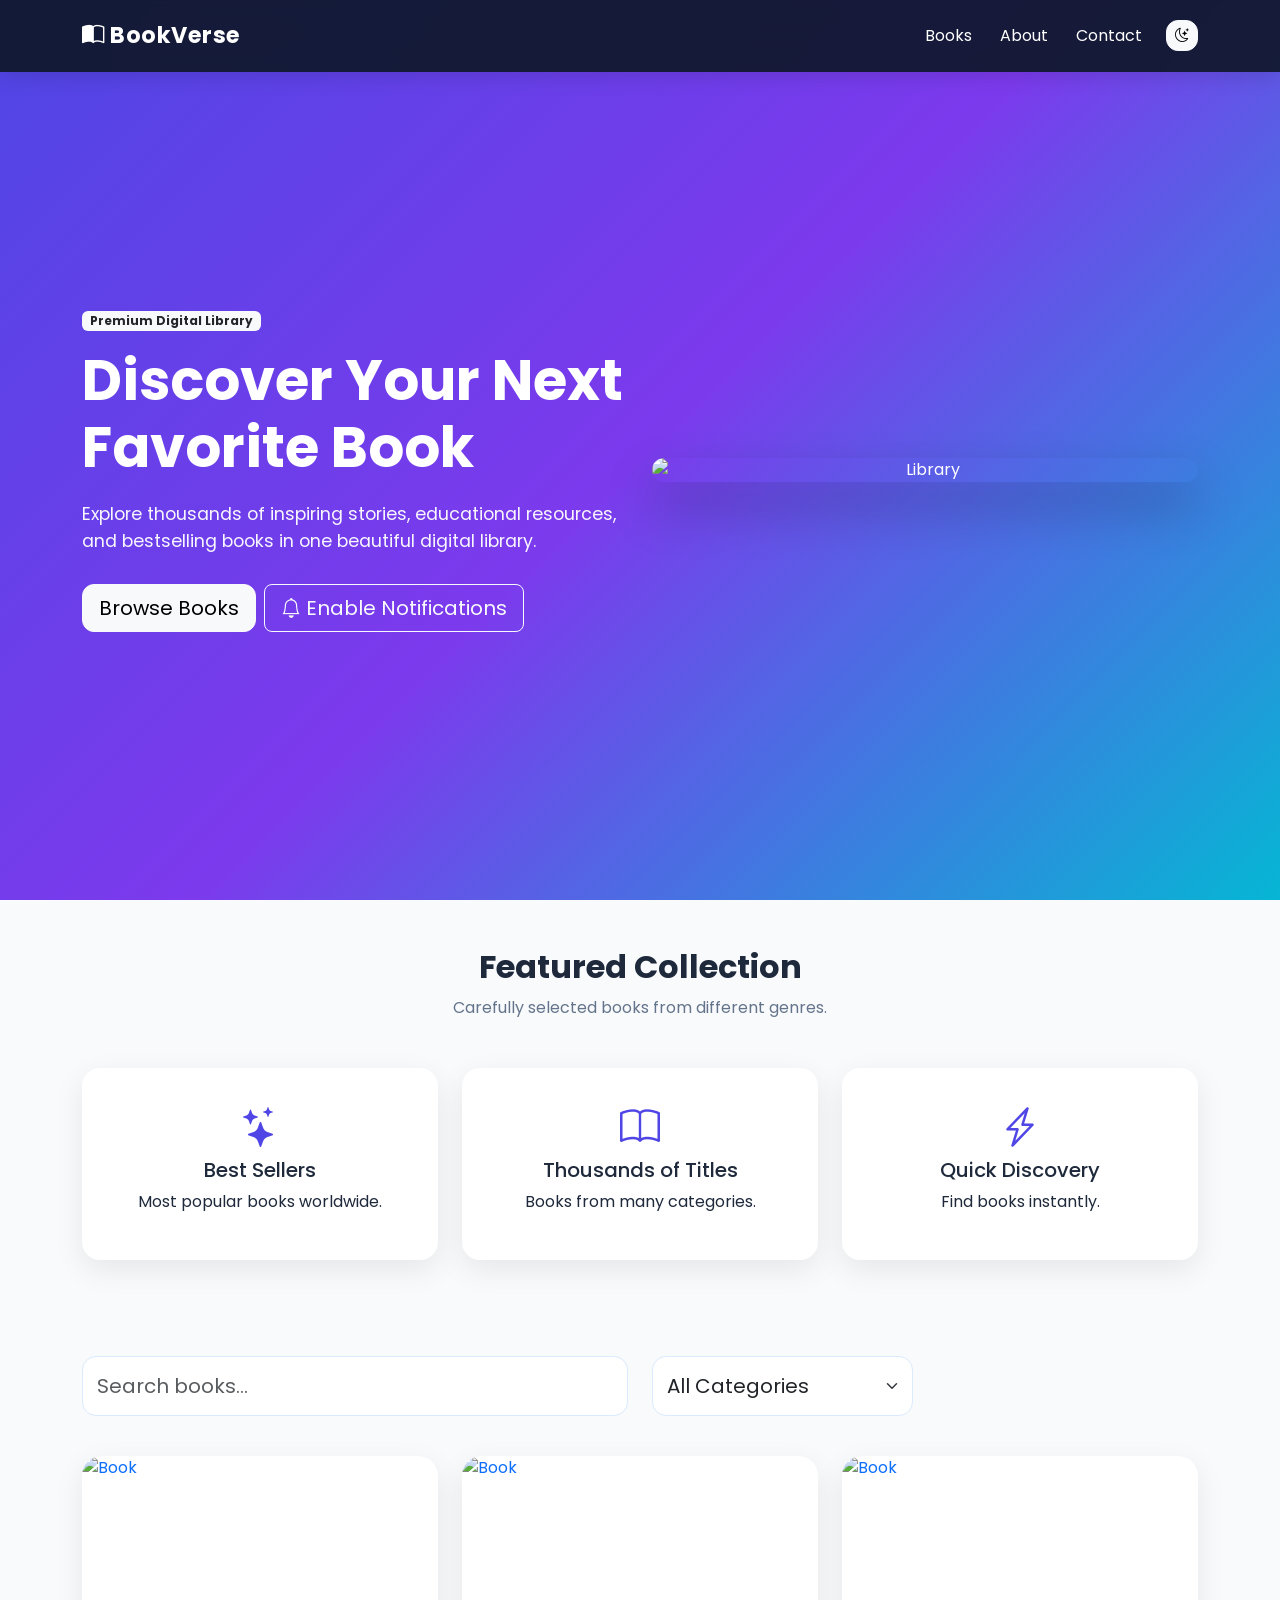
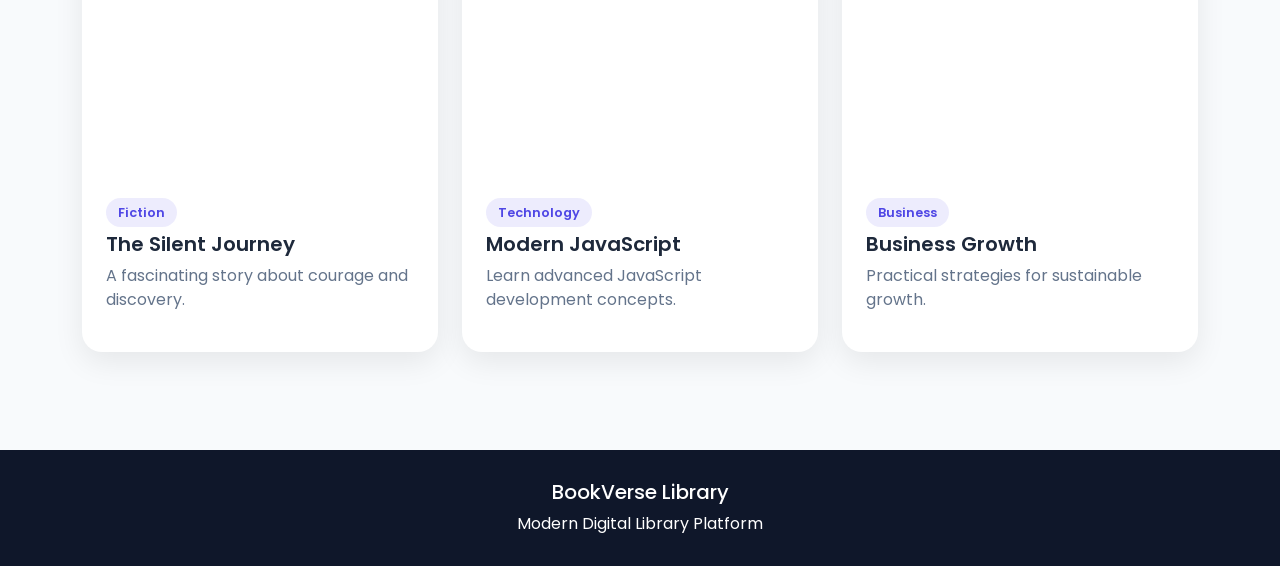
==== commit 73a8c061: "feat: implement web push subscription" ====
--- a/index.html
+++ b/index.html
@@ -1,255 +1,388 @@
 <!DOCTYPE html>
-<html lang="ar" dir="rtl">
+<html lang="en" data-theme="light">
 <head>
-  <meta charset="UTF-8" />
-  <meta name="viewport" content="width=device-width, initial-scale=1.0" />
-  <meta name="description" content="معرض الكتب - اكتشف عالماً من الكتب الرائعة وأضف مجموعتك الخاصة" />
-  <meta name="theme-color" content="#7c3aed" />
-  <meta name="mobile-web-app-capable" content="yes" />
-  <meta name="apple-mobile-web-app-capable" content="yes" />
-  <meta name="apple-mobile-web-app-status-bar-style" content="black-translucent" />
-  <meta name="apple-mobile-web-app-title" content="معرض الكتب" />
-
-  <!-- Open Graph -->
-  <meta property="og:title" content="معرض الكتب" />
-  <meta property="og:description" content="تطبيق لإدارة وعرض مجموعتك من الكتب" />
-  <meta property="og:type" content="website" />
-
-  <title>معرض الكتب 📚</title>
-
-  <!-- PWA Manifest -->
-  <link rel="manifest" href="./manifest.json" />
-
-  <!-- Icons -->
-  <link rel="icon" type="image/png" sizes="192x192" href="./icon-192.png" />
-  <link rel="icon" type="image/png" sizes="512x512" href="./icon-512.png" />
-  <link rel="apple-touch-icon" href="./icon-192.png" />
-
-  <!-- Stylesheet -->
-  <link rel="stylesheet" href="./style.css" />
+    <meta charset="UTF-8">
+    <meta name="viewport" content="width=device-width, initial-scale=1.0">
+
+    <title>BookVerse Library</title>
+
+    <meta name="description" content="Modern Digital Book Library">
+    <meta name="theme-color" content="#4f46e5">
+
+    <!-- PWA -->
+    <link rel="manifest" href="manifest.json">
+    <link rel="apple-touch-icon" href="assets/icons/icon-192.png">
+
+    <!-- Bootstrap -->
+    <link href="https://cdn.jsdelivr.net/npm/bootstrap@5.3.3/dist/css/bootstrap.min.css" rel="stylesheet">
+
+    <!-- Bootstrap Icons -->
+    <link href="https://cdn.jsdelivr.net/npm/bootstrap-icons@1.11.3/font/bootstrap-icons.css" rel="stylesheet">
+
+    <!-- Google Fonts -->
+    <link href="https://fonts.googleapis.com/css2?family=Poppins:wght@300;400;500;600;700&display=swap" rel="stylesheet">
+
+    <link rel="stylesheet" href="assets/css/style.css">
+
+
+
+    <meta name="theme-color" content="#4f46e5">
+
+<meta name="mobile-web-app-capable" content="yes">
+
+<meta name="apple-mobile-web-app-capable" content="yes">
+
+<meta name="apple-mobile-web-app-status-bar-style" content="default">
+
+<meta name="apple-mobile-web-app-title" content="BookVerse">
+
+<link rel="manifest" href="manifest.json">
+
+<link rel="apple-touch-icon"
+href="assets/icons/icon-192.png">
+
+
+
 </head>
 <body>
 
-  <!-- ═══════════════════════════════════
-       HEADER
-  ═══════════════════════════════════ -->
-  <header class="app-header" role="banner">
-    <div class="header-inner">
-      <!-- Logo -->
-      <div class="logo">
-        <span class="logo-icon" role="img" aria-label="كتب">📚</span>
-        <div class="logo-text">
-          <span class="logo-title">معرض الكتب</span>
-          <span class="logo-subtitle">مكتبتك الرقمية الشخصية</span>
-        </div>
-      </div>
-
-      <!-- Actions -->
-      <div class="header-actions">
-        <!-- Offline Badge -->
-        <div class="offline-badge" id="offlineBadge" role="status" aria-live="polite">
-          <span class="offline-dot"></span>
-          <span>غير متصل</span>
-        </div>
-
-        <!-- Notifications Toggle -->
-        <button class="btn-notify" id="notifyBtn" onclick="toggleNotifications()" aria-label="تفعيل الإشعارات" title="تفعيل الإشعارات">
-          <span class="btn-notify-icon" id="notifyIcon">🔕</span>
+<!-- Navbar -->
+<nav class="navbar navbar-expand-lg navbar-dark fixed-top custom-navbar">
+    <div class="container">
+
+        <a class="navbar-brand fw-bold" href="#">
+            <i class="bi bi-book-half"></i>
+            BookVerse
+        </a>
+
+        <button class="navbar-toggler" data-bs-toggle="collapse" data-bs-target="#navMenu">
+            <span class="navbar-toggler-icon"></span>
         </button>
 
-        <!-- Install App Button -->
-        <button class="btn-install" id="installBtn" onclick="installApp()" aria-label="تنزيل التطبيق" title="تنزيل التطبيق">
-          <span class="btn-install-icon">📲</span>
-          <span>تنزيل التطبيق</span>
-        </button>
-
-        <!-- Add Book Button -->
-        <button class="btn-add" id="addBookBtn" onclick="openModal()" aria-label="إضافة كتاب جديد">
-          <span class="btn-add-icon">＋</span>
-          <span>إضافة كتاب</span>
-        </button>
-      </div>
-    </div>
-  </header>
-
-  <!-- ═══════════════════════════════════
-       MAIN CONTENT
-  ═══════════════════════════════════ -->
-  <main class="main-content" role="main">
-
-    <!-- Stats & Filters -->
-    <div class="stats-bar">
-      <div class="stats-info">
-        <p class="books-count">عدد الكتب: <span id="booksCount">0</span></p>
-      </div>
-      <div class="filter-tabs" role="tablist" aria-label="تصفية الكتب">
-        <button class="filter-tab active" data-filter="الكل" role="tab" aria-selected="true">الكل</button>
-        <button class="filter-tab" data-filter="رواية" role="tab" aria-selected="false">رواية</button>
-        <button class="filter-tab" data-filter="أدب" role="tab" aria-selected="false">أدب</button>
-        <button class="filter-tab" data-filter="خيال علمي" role="tab" aria-selected="false">خيال علمي</button>
-        <button class="filter-tab" data-filter="تاريخ" role="tab" aria-selected="false">تاريخ</button>
-        <button class="filter-tab" data-filter="تطوير ذات" role="tab" aria-selected="false">تطوير ذات</button>
-      </div>
-    </div>
-
-    <!-- Books Grid -->
-    <section class="books-grid" id="booksGrid" role="region" aria-label="قائمة الكتب">
-      <!-- Cards rendered by JS -->
-    </section>
-
-    <!-- Empty State -->
-    <div class="empty-state" id="emptyState" aria-live="polite">
-      <span class="empty-icon" role="img" aria-label="لا يوجد كتب">📭</span>
-      <h2 class="empty-title">لا توجد كتب في هذه الفئة</h2>
-      <p class="empty-text">اضغط على زر "إضافة كتاب" لإضافة كتابك الأول إلى مكتبتك الرقمية!</p>
-    </div>
-
-  </main>
-
-  <!-- ═══════════════════════════════════
-       ADD BOOK MODAL
-  ═══════════════════════════════════ -->
-  <div class="modal-overlay" id="modalOverlay" role="dialog" aria-modal="true" aria-labelledby="modalTitle">
-    <div class="modal">
-      <div class="modal-header">
-        <h2 class="modal-title" id="modalTitle">📖 إضافة كتاب جديد</h2>
-        <button class="modal-close" onclick="closeModal()" aria-label="إغلاق">✕</button>
-      </div>
-
-      <div class="modal-body">
-        <form id="addBookForm" novalidate>
-
-          <!-- Book Title -->
-          <div class="form-group">
-            <label class="form-label" for="bookTitle">
-              عنوان الكتاب <span>*</span>
-            </label>
-            <input
-              type="text"
-              id="bookTitle"
-              class="form-input"
-              placeholder="أدخل عنوان الكتاب..."
-              maxlength="100"
-              required
-            />
-          </div>
-
-          <!-- Author -->
-          <div class="form-group">
-            <label class="form-label" for="bookAuthor">
-              اسم المؤلف <span>*</span>
-            </label>
-            <input
-              type="text"
-              id="bookAuthor"
-              class="form-input"
-              placeholder="اسم الكاتب أو المؤلف..."
-              maxlength="80"
-              required
-            />
-          </div>
-
-          <!-- Description -->
-          <div class="form-group">
-            <label class="form-label" for="bookDesc">وصف الكتاب</label>
-            <textarea
-              id="bookDesc"
-              class="form-textarea"
-              placeholder="اكتب وصفاً مختصراً عن الكتاب..."
-              maxlength="300"
-            ></textarea>
-          </div>
-
-          <!-- Category -->
-          <div class="form-group">
-            <label class="form-label" for="bookCategory">التصنيف</label>
-            <select id="bookCategory" class="form-select">
-              <option value="رواية">📖 رواية</option>
-              <option value="أدب">✍️ أدب</option>
-              <option value="خيال علمي">🔭 خيال علمي</option>
-              <option value="تاريخ">🗺️ تاريخ</option>
-              <option value="تطوير ذات">💡 تطوير ذات</option>
-              <option value="فلسفة">🧠 فلسفة</option>
-              <option value="علوم">🔬 علوم</option>
-              <option value="أخرى">📚 أخرى</option>
-            </select>
-          </div>
-
-          <!-- Year & Pages & Rating -->
-          <div class="form-row">
-            <div class="form-group">
-              <label class="form-label" for="bookYear">سنة النشر</label>
-              <input
-                type="number"
-                id="bookYear"
-                class="form-input"
-                placeholder="2024"
-                min="500"
-                max="2100"
-              />
-            </div>
-            <div class="form-group">
-              <label class="form-label" for="bookPages">عدد الصفحات</label>
-              <input
-                type="number"
-                id="bookPages"
-                class="form-input"
-                placeholder="350"
-                min="1"
-                max="9999"
-              />
-            </div>
-          </div>
-
-          <!-- Rating -->
-          <div class="form-group">
-            <label class="form-label" for="bookRating">التقييم (من 5)</label>
-            <input
-              type="number"
-              id="bookRating"
-              class="form-input"
-              placeholder="4.5"
-              min="0"
-              max="5"
-              step="0.1"
-            />
-          </div>
-
-          <!-- Emoji Picker -->
-          <div class="form-group">
-            <label class="form-label">أيقونة الكتاب</label>
-            <div class="emoji-grid" id="emojiGrid" role="group" aria-label="اختر أيقونة">
-              <!-- Rendered by JS -->
-            </div>
-          </div>
-
-          <!-- Gradient Color -->
-          <div class="form-group">
-            <label class="form-label">لون الغلاف</label>
-            <div id="gradientPicker" style="display:flex;flex-wrap:wrap;gap:8px;" role="group" aria-label="اختر لون الغلاف">
-              <!-- Rendered by JS -->
-            </div>
-          </div>
-
-          <!-- Submit -->
-          <button type="submit" class="btn-submit" id="submitBtn">
-            ✅ إضافة الكتاب إلى المعرض
-          </button>
-
-        </form>
-      </div>
-    </div>
-  </div>
-
-  <!-- ═══════════════════════════════════
-       TOAST NOTIFICATION
-  ═══════════════════════════════════ -->
-  <div class="toast" id="toast" role="alert" aria-live="polite"></div>
-
-  <!-- ═══════════════════════════════════
-       SCRIPTS
-  ═══════════════════════════════════ -->
-  <script src="./app.js"></script>
+        <div class="collapse navbar-collapse" id="navMenu">
+
+            <ul class="navbar-nav ms-auto align-items-lg-center">
+
+                <li class="nav-item">
+                    <a class="nav-link" href="#books">Books</a>
+                </li>
+
+                <li class="nav-item">
+                    <a class="nav-link" href="about.html">About</a>
+                </li>
+
+                <li class="nav-item">
+                    <a class="nav-link" href="contact.html">Contact</a>
+                </li>
+
+                <li class="nav-item ms-lg-3">
+                    <button id="themeToggle" class="btn btn-light btn-sm">
+                        <i class="bi bi-moon-stars"></i>
+                    </button>
+                </li>
+
+            </ul>
+
+        </div>
+
+    </div>
+</nav>
+
+<!-- Hero -->
+<section class="hero-section">
+
+    <div class="container">
+
+        <div class="row align-items-center">
+
+            <div class="col-lg-6">
+
+                <span class="badge bg-light text-dark mb-3">
+                    Premium Digital Library
+                </span>
+
+                <h1 class="hero-title">
+                    Discover Your Next Favorite Book
+                </h1>
+
+                <p class="hero-text">
+                    Explore thousands of inspiring stories, educational resources,
+                    and bestselling books in one beautiful digital library.
+                </p>
+
+                        <div class="d-flex flex-wrap gap-2">
+
+                <!-- زر الانتقال إلى الكتب -->
+                <a href="#books" class="btn btn-light btn-lg">
+                    Browse Books
+                </a>
+
+                <!-- زر تفعيل Push Notifications -->
+                <button
+                    id="enableNotificationsBtn"
+                    type="button"
+                    class="btn btn-outline-light btn-lg">
+
+                    <i class="bi bi-bell"></i>
+
+                    Enable Notifications
+
+                </button>
+
+            </div>
+
+            </div>
+
+            <div class="col-lg-6 text-center">
+
+                <img
+                    src="https://images.unsplash.com/photo-1521587760476-6c12a4b040da?w=900"
+                    class="img-fluid hero-image"
+                    alt="Library">
+
+            </div>
+
+        </div>
+
+    </div>
+
+</section>
+
+<!-- Featured -->
+<section class="py-5">
+
+    <div class="container">
+
+        <div class="section-title text-center mb-5">
+
+            <h2>Featured Collection</h2>
+
+            <p>
+                Carefully selected books from different genres.
+            </p>
+
+        </div>
+
+        <div class="row g-4">
+
+            <div class="col-md-4">
+
+                <div class="feature-box">
+
+                    <i class="bi bi-stars"></i>
+
+                    <h5>Best Sellers</h5>
+
+                    <p>Most popular books worldwide.</p>
+
+                </div>
+
+            </div>
+
+            <div class="col-md-4">
+
+                <div class="feature-box">
+
+                    <i class="bi bi-book"></i>
+
+                    <h5>Thousands of Titles</h5>
+
+                    <p>Books from many categories.</p>
+
+                </div>
+
+            </div>
+
+            <div class="col-md-4">
+
+                <div class="feature-box">
+
+                    <i class="bi bi-lightning-charge"></i>
+
+                    <h5>Quick Discovery</h5>
+
+                    <p>Find books instantly.</p>
+
+                </div>
+
+            </div>
+
+        </div>
+
+    </div>
+
+</section>
+
+<!-- Search -->
+<section id="books" class="py-5">
+
+    <div class="container">
+
+        <div class="row mb-4">
+
+            <div class="col-md-6 mb-3">
+
+                <input
+                    type="text"
+                    id="searchInput"
+                    class="form-control form-control-lg"
+                    placeholder="Search books...">
+
+            </div>
+
+            <div class="col-md-3">
+
+                <select id="categoryFilter" class="form-select form-select-lg">
+
+                    <option value="all">All Categories</option>
+                    <option value="Fiction">Fiction</option>
+                    <option value="Technology">Technology</option>
+                    <option value="Business">Business</option>
+
+                </select>
+
+            </div>
+
+        </div>
+
+        <div class="row g-4" id="bookGrid">
+
+            <!-- Book 1 -->
+            <div class="col-lg-4 col-md-6 book-item"
+                data-category="Fiction">
+
+                <a href="book1.html" class="text-decoration-none">
+
+                    <div class="book-card">
+
+                        <img
+                        loading="lazy"
+                        src="https://images.unsplash.com/photo-1544947950-fa07a98d237f?w=600"
+                        class="card-img-top"
+                        alt="Book">
+
+                        <div class="p-4">
+
+                            <span class="book-category">
+                                Fiction
+                            </span>
+
+                            <h5 class="mt-2 book-title">
+                                The Silent Journey
+                            </h5>
+
+                            <p>
+                                A fascinating story about courage and discovery.
+                            </p>
+
+                        </div>
+
+                    </div>
+
+                </a>
+
+            </div>
+
+            <!-- Book 2 -->
+            <div class="col-lg-4 col-md-6 book-item"
+                data-category="Technology">
+
+                <a href="book2.html" class="text-decoration-none">
+
+                    <div class="book-card">
+
+                        <img
+                        loading="lazy"
+                        src="https://images.unsplash.com/photo-1515879218367-8466d910aaa4?w=600"
+                        class="card-img-top"
+                        alt="Book">
+
+                        <div class="p-4">
+
+                            <span class="book-category">
+                                Technology
+                            </span>
+
+                            <h5 class="mt-2 book-title">
+                                Modern JavaScript
+                            </h5>
+
+                            <p>
+                                Learn advanced JavaScript development concepts.
+                            </p>
+
+                        </div>
+
+                    </div>
+
+                </a>
+
+            </div>
+
+            <!-- Book 3 -->
+            <div class="col-lg-4 col-md-6 book-item"
+                data-category="Business">
+
+                <a href="book3.html" class="text-decoration-none">
+
+                    <div class="book-card">
+
+                        <img
+                        loading="lazy"
+                        src="https://images.unsplash.com/photo-1512820790803-83ca734da794?w=600"
+                        class="card-img-top"
+                        alt="Book">
+
+                        <div class="p-4">
+
+                            <span class="book-category">
+                                Business
+                            </span>
+
+                            <h5 class="mt-2 book-title">
+                                Business Growth
+                            </h5>
+
+                            <p>
+                                Practical strategies for sustainable growth.
+                            </p>
+
+                        </div>
+
+                    </div>
+
+                </a>
+
+            </div>
+
+        </div>
+
+    </div>
+
+</section>
+
+<!-- Scroll Button -->
+<button id="scrollTopBtn">
+    <i class="bi bi-arrow-up"></i>
+</button>
+
+<!-- Footer -->
+<footer class="footer">
+
+    <div class="container text-center">
+
+        <h5>BookVerse Library</h5>
+
+        <p class="mb-0">
+            Modern Digital Library Platform
+        </p>
+
+    </div>
+
+</footer>
+
+<script src="https://cdn.jsdelivr.net/npm/bootstrap@5.3.3/dist/js/bootstrap.bundle.min.js"></script>
+<script src="assets/js/app.js"></script>
 
 </body>
-</html>
+</html>
--- a/assets/css/style.css
+++ b/assets/css/style.css
@@ -0,0 +1,855 @@
+/* =====================================================
+   BOOKVERSE LIBRARY
+   Modern Professional UI
+   Author: Hamza Al-attar
+===================================================== */
+
+:root {
+    --primary: #4f46e5;
+    --secondary: #7c3aed;
+    --accent: #06b6d4;
+
+    --bg: #f8fafc;
+    --surface: #ffffff;
+
+    --text: #1e293b;
+    --text-light: #64748b;
+
+    --shadow:
+        0 10px 30px rgba(0,0,0,.08);
+
+    --radius: 18px;
+
+    --gradient:
+        linear-gradient(
+            135deg,
+            #4f46e5,
+            #7c3aed,
+            #06b6d4
+        );
+}
+
+/* ======================
+   DARK MODE
+====================== */
+
+[data-theme="dark"] {
+
+    --bg: #0f172a;
+    --surface: #1e293b;
+
+    --text: #f1f5f9;
+    --text-light: #cbd5e1;
+
+    --shadow:
+        0 12px 30px rgba(0,0,0,.35);
+}
+
+/* ======================
+   GLOBAL
+====================== */
+
+*{
+    margin:0;
+    padding:0;
+    box-sizing:border-box;
+}
+
+html{
+    scroll-behavior:smooth;
+}
+
+body{
+    font-family:'Poppins',sans-serif;
+    background:var(--bg);
+    color:var(--text);
+    transition:.3s ease;
+    overflow-x:hidden;
+}
+
+section{
+    position:relative;
+}
+
+img{
+    max-width:100%;
+    display:block;
+}
+
+a{
+    text-decoration:none;
+}
+
+.container{
+    position:relative;
+    z-index:2;
+}
+
+/* ======================
+   NAVBAR
+====================== */
+
+.custom-navbar{
+
+    background:
+        rgba(15,23,42,.92);
+
+    backdrop-filter:
+        blur(15px);
+
+    box-shadow:
+        0 5px 20px rgba(0,0,0,.12);
+
+    padding:
+        14px 0;
+
+}
+
+.navbar-brand{
+
+    font-size:1.4rem;
+    font-weight:700;
+    letter-spacing:.5px;
+
+}
+
+.nav-link{
+
+    color:white !important;
+    margin-left:12px;
+    transition:.3s;
+
+}
+
+.nav-link:hover{
+
+    color:#c7d2fe !important;
+
+}
+
+/* ======================
+   HERO
+====================== */
+
+.hero-section{
+
+    min-height:100vh;
+
+    display:flex;
+    align-items:center;
+
+    background:
+        var(--gradient);
+
+    color:white;
+
+    padding-top:120px;
+    padding-bottom:80px;
+
+    overflow:hidden;
+
+}
+
+.hero-title{
+
+    font-size:3.5rem;
+    font-weight:700;
+    line-height:1.2;
+
+    margin-bottom:20px;
+
+}
+
+.hero-text{
+
+    font-size:1.1rem;
+
+    opacity:.95;
+
+    margin-bottom:30px;
+
+}
+
+.hero-image{
+
+    border-radius:25px;
+
+    box-shadow:
+        0 25px 50px rgba(0,0,0,.25);
+
+    animation:
+        floatImage 5s ease-in-out infinite;
+
+}
+
+@keyframes floatImage{
+
+    0%{
+        transform:translateY(0);
+    }
+
+    50%{
+        transform:translateY(-15px);
+    }
+
+    100%{
+        transform:translateY(0);
+    }
+
+}
+
+/* ======================
+   TITLES
+====================== */
+
+.section-title h2{
+
+    font-weight:700;
+
+    margin-bottom:10px;
+
+}
+
+.section-title p{
+
+    color:var(--text-light);
+
+}
+
+/* ======================
+   FEATURE BOX
+====================== */
+
+.feature-box{
+
+    background:var(--surface);
+
+    padding:30px;
+
+    border-radius:var(--radius);
+
+    text-align:center;
+
+    transition:.4s;
+
+    box-shadow:var(--shadow);
+
+    height:100%;
+
+}
+
+.feature-box:hover{
+
+    transform:
+        translateY(-10px);
+
+}
+
+.feature-box i{
+
+    font-size:2.5rem;
+
+    color:var(--primary);
+
+    margin-bottom:15px;
+
+}
+
+/* ======================
+   BOOK CARDS
+====================== */
+
+.book-card{
+
+    background:var(--surface);
+
+    border-radius:20px;
+
+    overflow:hidden;
+
+    box-shadow:var(--shadow);
+
+    transition:.4s;
+
+    height:100%;
+
+}
+
+.book-card:hover{
+
+    transform:
+        translateY(-12px)
+        scale(1.02);
+
+}
+
+.book-card img{
+
+    height:320px;
+
+    width:100%;
+
+    object-fit:cover;
+
+}
+
+.book-card p{
+
+    color:var(--text-light);
+}
+
+.book-title{
+
+    color:var(--text);
+
+    font-weight:600;
+
+}
+
+.book-category{
+
+    background:
+        rgba(79,70,229,.1);
+
+    color:
+        var(--primary);
+
+    padding:
+        6px 12px;
+
+    border-radius:
+        30px;
+
+    font-size:
+        .8rem;
+
+    font-weight:
+        600;
+
+}
+
+/* ======================
+   SEARCH
+====================== */
+
+.form-control,
+.form-select{
+
+    border-radius:
+        14px;
+
+    border:
+        1px solid #dbeafe;
+
+    padding:
+        14px;
+
+}
+
+.form-control:focus,
+.form-select:focus{
+
+    box-shadow:
+        0 0 0 .25rem
+        rgba(79,70,229,.15);
+
+    border-color:
+        var(--primary);
+
+}
+
+/* ======================
+   ABOUT PAGE
+====================== */
+
+.about-hero{
+
+    padding:
+        100px 0;
+
+    background:
+        var(--gradient);
+
+}
+
+.glass-card{
+
+    background:
+        rgba(255,255,255,.12);
+
+    backdrop-filter:
+        blur(20px);
+
+    border:
+        1px solid rgba(255,255,255,.2);
+
+    border-radius:
+        25px;
+
+    padding:
+        40px;
+
+    color:
+        white;
+
+}
+
+.developer-avatar{
+
+    width:220px;
+
+    height:220px;
+
+    object-fit:cover;
+
+    border-radius:50%;
+
+    border:
+        6px solid rgba(255,255,255,.3);
+
+}
+
+.skill-badge{
+
+    display:inline-block;
+
+    padding:
+        10px 16px;
+
+    margin:
+        5px;
+
+    border-radius:
+        50px;
+
+    background:
+        rgba(255,255,255,.2);
+
+}
+
+.modern-card{
+
+    background:
+        var(--surface);
+
+    padding:
+        30px;
+
+    text-align:center;
+
+    border-radius:
+        20px;
+
+    box-shadow:
+        var(--shadow);
+
+    transition:.4s;
+
+    height:100%;
+
+}
+
+.modern-card:hover{
+
+    transform:
+        translateY(-10px);
+
+}
+
+.card-icon{
+
+    font-size:
+        3rem;
+
+    color:
+        var(--primary);
+
+    margin-bottom:
+        15px;
+
+}
+
+.skill-card{
+
+    background:
+        var(--surface);
+
+    padding:
+        25px;
+
+    border-radius:
+        20px;
+
+    box-shadow:
+        var(--shadow);
+
+}
+
+.progress{
+
+    height:
+        10px;
+
+    border-radius:
+        20px;
+
+}
+
+.progress-bar{
+
+    background:
+        var(--gradient);
+
+}
+
+.service-card{
+
+    background:
+        var(--surface);
+
+    border-radius:
+        20px;
+
+    padding:
+        35px;
+
+    text-align:center;
+
+    box-shadow:
+        var(--shadow);
+
+    transition:.4s;
+
+}
+
+.service-card:hover{
+
+    transform:
+        translateY(-10px);
+
+}
+
+.service-card i{
+
+    font-size:
+        3rem;
+
+    color:
+        var(--primary);
+
+    margin-bottom:
+        15px;
+
+}
+
+.contact-profile{
+
+    padding:
+        80px 0;
+}
+
+/* ======================
+   CONTACT PAGE
+====================== */
+
+.contact-section{
+
+    min-height:
+        85vh;
+
+    display:flex;
+    align-items:center;
+
+}
+
+#formAlert{
+
+    font-weight:600;
+}
+
+/* ======================
+   BOOK DETAILS
+====================== */
+
+.book-details{
+
+    padding-top:
+        80px;
+
+}
+
+.book-cover-large{
+
+    border-radius:
+        25px;
+
+    box-shadow:
+        var(--shadow);
+
+}
+
+.rating{
+
+    color:
+        #fbbf24;
+
+    font-size:
+        1.2rem;
+
+}
+
+/* ======================
+   BUTTONS
+====================== */
+
+.btn-primary{
+
+    background:
+        var(--primary);
+
+    border:none;
+
+    border-radius:
+        12px;
+
+    padding:
+        12px 24px;
+
+}
+
+.btn-primary:hover{
+
+    background:
+        var(--secondary);
+
+}
+
+.btn-light{
+
+    border-radius:
+        12px;
+
+}
+
+/* ======================
+   FOOTER
+====================== */
+
+.footer{
+
+    background:
+        #0f172a;
+
+    color:
+        white;
+
+    padding:
+        30px 0;
+
+    margin-top:
+        50px;
+
+}
+
+/* ======================
+   SCROLL TOP
+====================== */
+
+#scrollTopBtn{
+
+    position:fixed;
+
+    right:20px;
+
+    bottom:20px;
+
+    width:55px;
+
+    height:55px;
+
+    border:none;
+
+    border-radius:50%;
+
+    background:
+        var(--primary);
+
+    color:white;
+
+    font-size:1.2rem;
+
+    display:none;
+
+    z-index:999;
+
+    box-shadow:
+        0 10px 25px rgba(0,0,0,.2);
+
+    transition:.3s;
+
+}
+
+#scrollTopBtn:hover{
+
+    transform:
+        translateY(-5px);
+
+}
+
+/* ======================
+   ANIMATION
+====================== */
+
+.fade-up{
+
+    opacity:0;
+
+    transform:
+        translateY(40px);
+
+    transition:
+        .8s ease;
+
+}
+
+.fade-up.show{
+
+    opacity:1;
+
+    transform:
+        translateY(0);
+
+}
+
+/* ======================
+   LOADER
+====================== */
+
+.loader{
+
+    position:fixed;
+
+    inset:0;
+
+    display:flex;
+
+    justify-content:center;
+
+    align-items:center;
+
+    background:white;
+
+    z-index:9999;
+
+}
+
+.loader-spinner{
+
+    width:60px;
+
+    height:60px;
+
+    border:6px solid #e2e8f0;
+
+    border-top-color:var(--primary);
+
+    border-radius:50%;
+
+    animation:
+        spin 1s linear infinite;
+
+}
+
+@keyframes spin{
+
+    to{
+        transform:rotate(360deg);
+    }
+
+}
+
+/* ======================
+   RESPONSIVE
+====================== */
+
+@media(max-width:992px){
+
+    .hero-title{
+
+        font-size:2.7rem;
+
+    }
+
+    .hero-section{
+
+        text-align:center;
+
+    }
+
+    .hero-image{
+
+        margin-top:40px;
+
+    }
+
+}
+
+@media(max-width:768px){
+
+    .hero-title{
+
+        font-size:2.2rem;
+
+    }
+
+    .glass-card{
+
+        padding:25px;
+
+    }
+
+    .developer-avatar{
+
+        width:170px;
+        height:170px;
+
+        margin-bottom:20px;
+    }
+
+    .book-card img{
+
+        height:280px;
+    }
+
+}
+
+@media(max-width:576px){
+
+    .hero-title{
+
+        font-size:1.9rem;
+
+    }
+
+    .hero-text{
+
+        font-size:1rem;
+
+    }
+
+    .feature-box,
+    .modern-card,
+    .service-card{
+
+        padding:25px;
+
+    }
+
+    #scrollTopBtn{
+
+        width:50px;
+        height:50px;
+
+    }
+
+}
